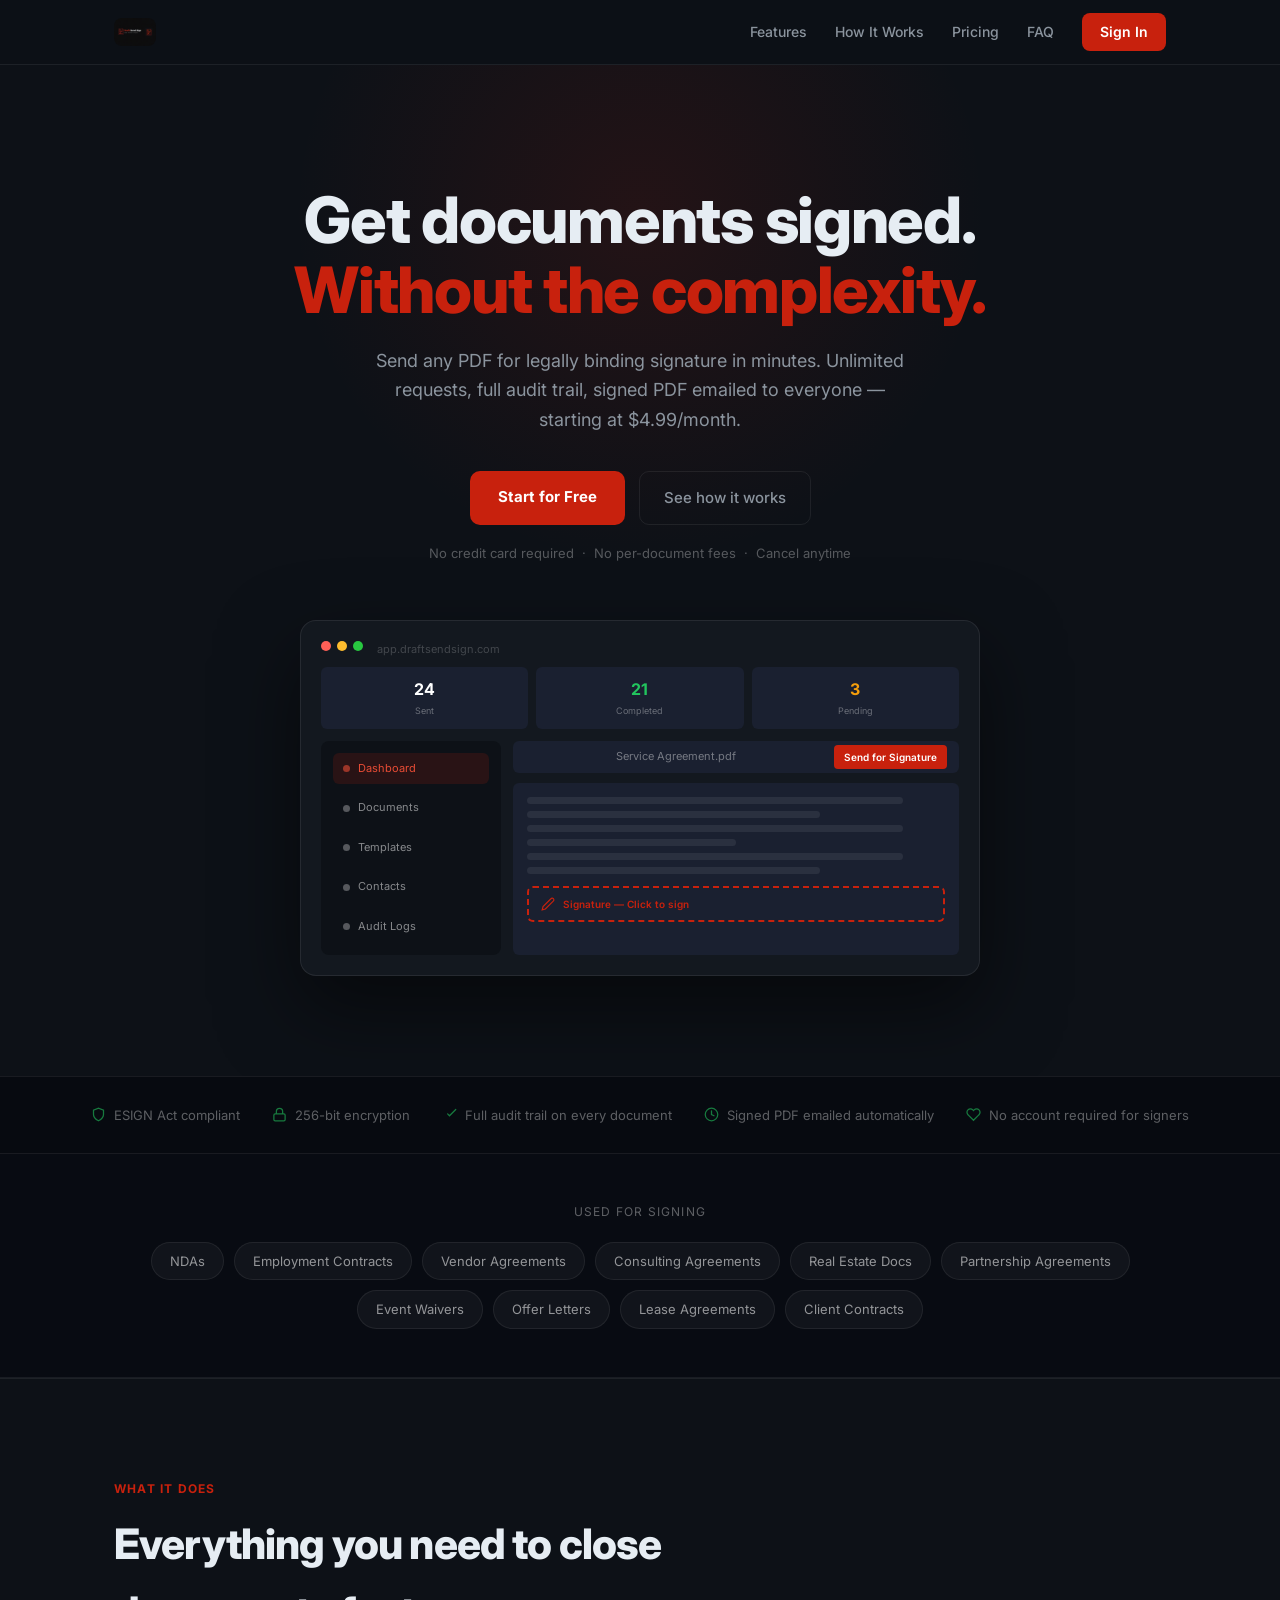
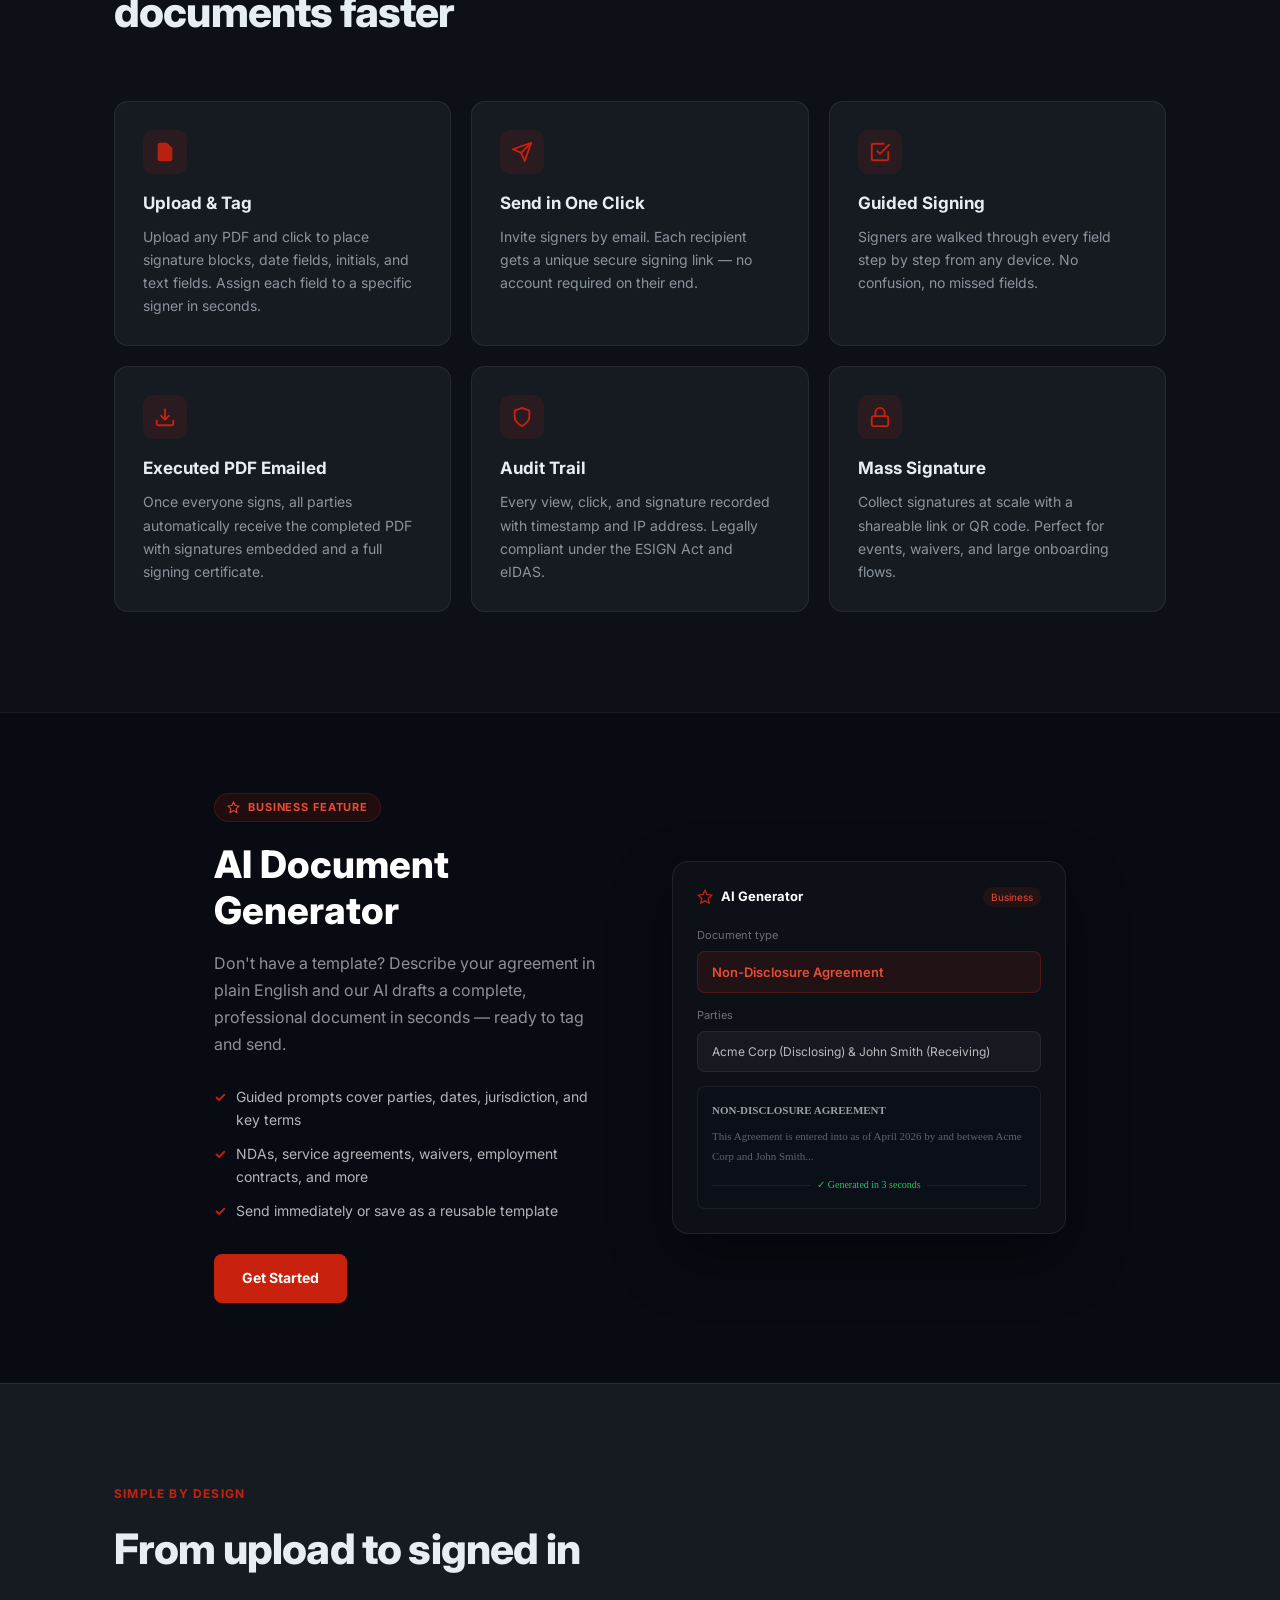
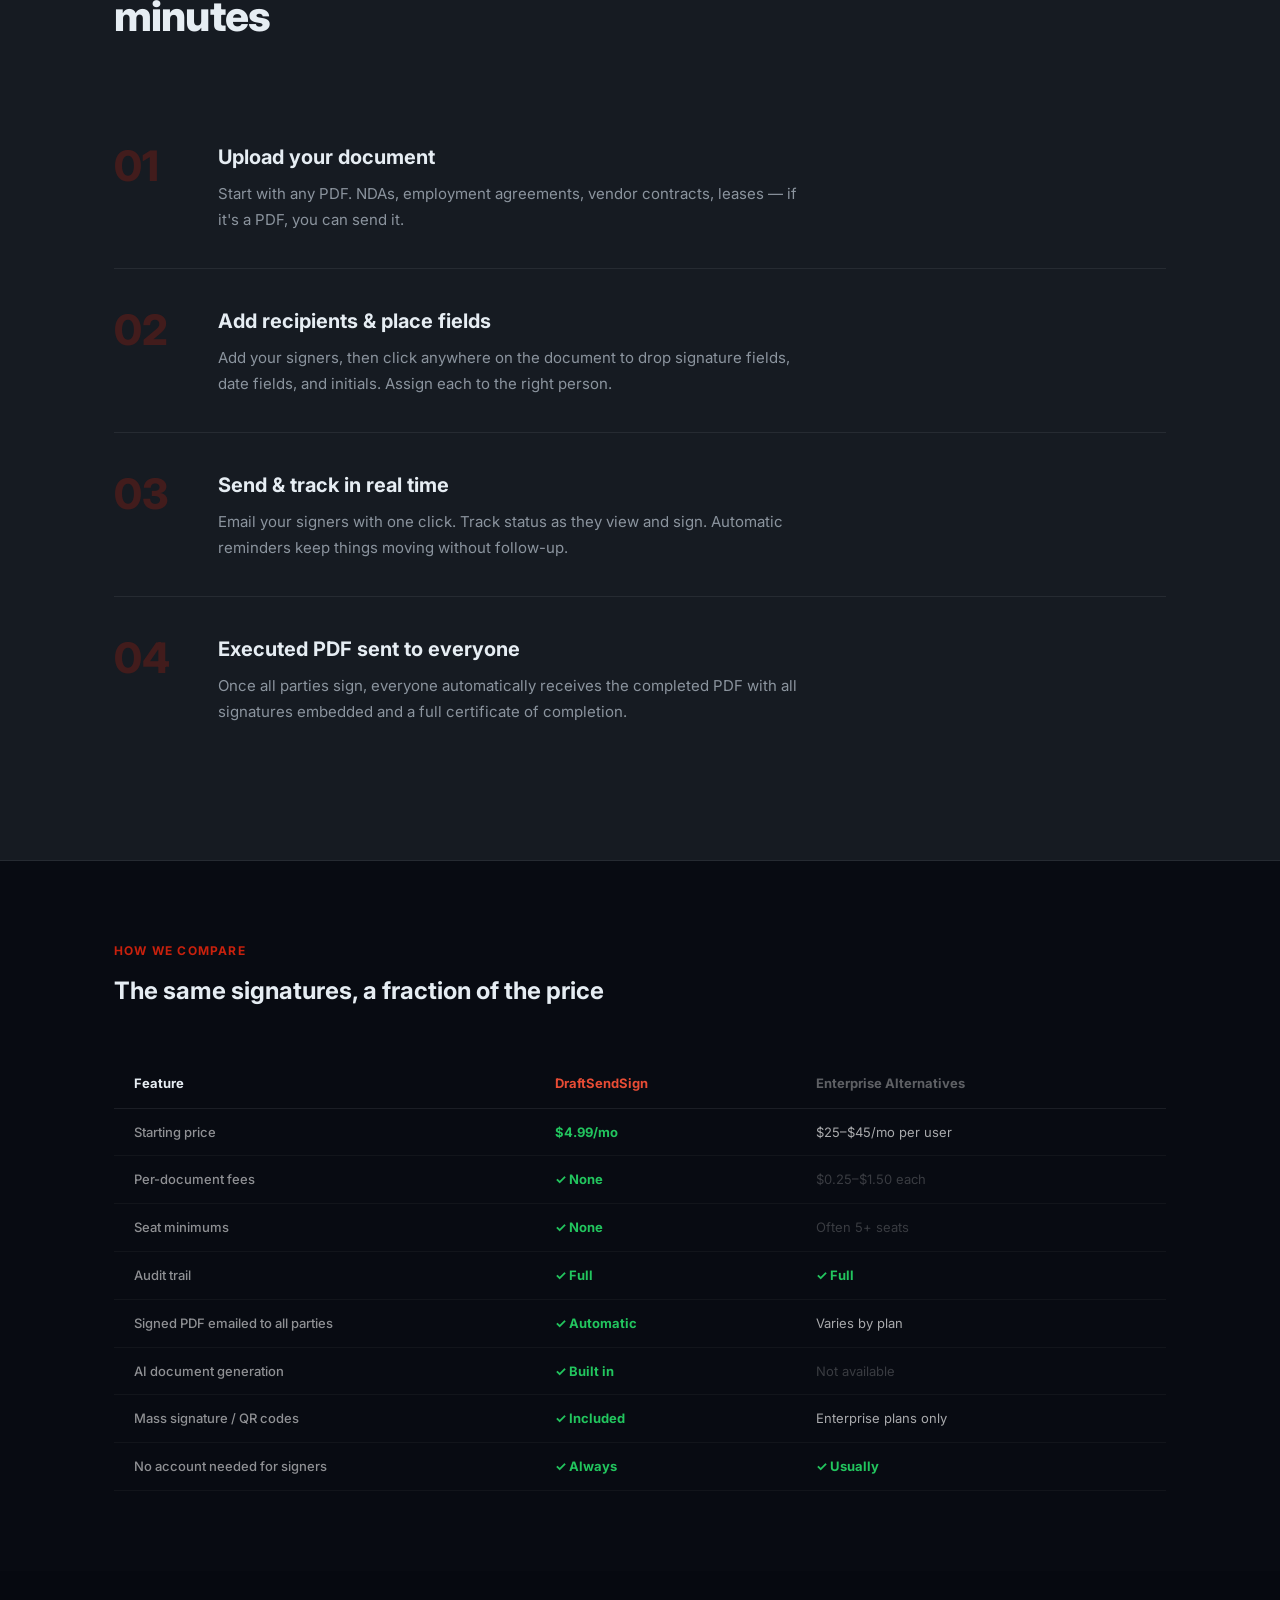
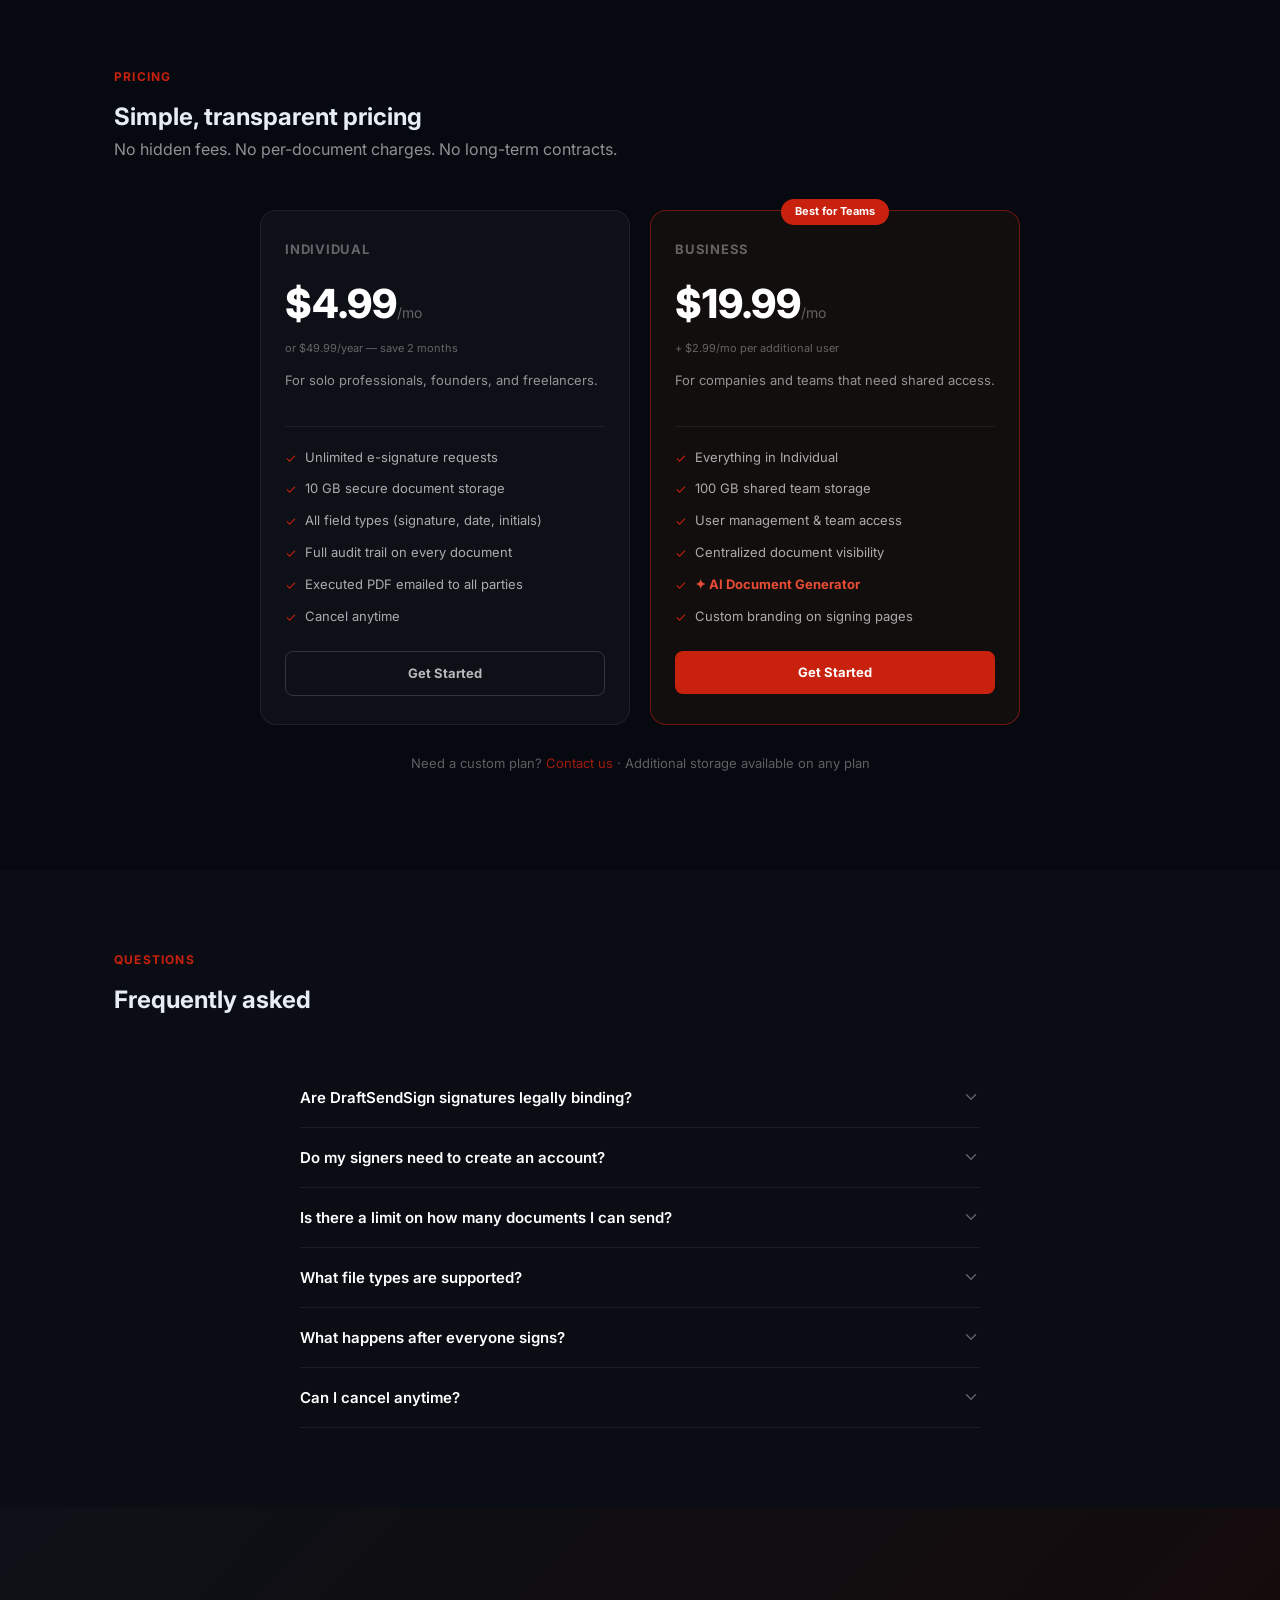
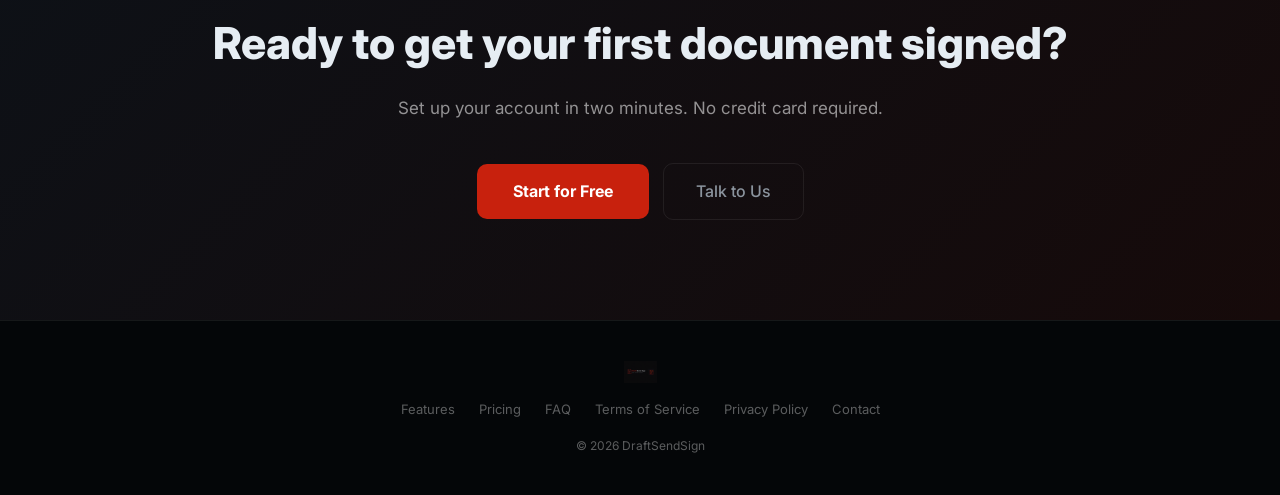
==== index.html @ 7291212f "Add legal HTML pages, fix footer links, update privacy policy section 7 to reflect no-cookie policy" ====
<!DOCTYPE html>
<html lang="en">
<head>
  <meta charset="UTF-8">
  <meta name="viewport" content="width=device-width, initial-scale=1">
  <title>DraftSendSign — eSignature Software for Small Teams</title>
  <meta name="description" content="Send documents for legally binding signature in minutes. No per-document fees, no seat minimums. Unlimited e-signatures from $4.99/month.">
  <meta name="keywords" content="electronic signature, esignature, document signing, e-sign, digital signature, small business">
  <meta property="og:title" content="DraftSendSign — eSignatures Built for Small Teams">
  <meta property="og:description" content="Send, sign, and manage legally binding documents in minutes. No per-document fees. No seat minimums.">
  <meta property="og:url" content="https://draftsendsign.com">
  <meta property="og:type" content="website">
  <meta name="twitter:card" content="summary_large_image">
  <link rel="canonical" href="https://draftsendsign.com">
  <link href="https://fonts.googleapis.com/css2?family=Cabinet+Grotesk:wght@400;500;600;700;800&family=Inter:wght@400;500;600&display=swap" rel="stylesheet">
  <link rel="stylesheet" href="styles.css">
  <style>
    /* ── Design tokens ── */
    :root {
      --red: #c8210d;
      --red-light: #e84c35;
      --red-dim: rgba(200,33,13,.12);
      --red-border: rgba(200,33,13,.25);
      --navy: #0d1117;
      --bg: #060910;
      --bg2: #080b12;
      --bg3: #0a0d14;
      --surface: rgba(255,255,255,.04);
      --border: rgba(255,255,255,.07);
      --text: rgba(255,255,255,.9);
      --text-muted: rgba(255,255,255,.55);
      --text-faint: rgba(255,255,255,.35);
    }

    /* ── App mockup ── */
    .hero-visual { margin-top:56px;display:flex;justify-content:center; }
    .app-mockup { background:#13181f;border:1px solid rgba(255,255,255,.08);border-radius:16px;padding:20px;width:100%;max-width:680px;box-shadow:0 32px 80px rgba(0,0,0,.5); }
    .mockup-bar { display:flex;align-items:center;gap:6px;margin-bottom:16px; }
    .mockup-bar span { width:10px;height:10px;border-radius:50%; }
    .mockup-bar .r{background:#ff5f57}.mockup-bar .y{background:#febc2e}.mockup-bar .g{background:#28c840}
    .mockup-body { display:grid;grid-template-columns:180px 1fr;gap:12px; }
    .mockup-sidebar { background:var(--navy);border-radius:8px;padding:12px;display:flex;flex-direction:column;gap:8px; }
    .mockup-nav-item { display:flex;align-items:center;gap:8px;padding:7px 10px;border-radius:6px;font-size:11px;color:rgba(255,255,255,.5); }
    .mockup-nav-item.active { background:rgba(200,33,13,.15);color:var(--red-light); }
    .mockup-nav-dot { width:7px;height:7px;border-radius:50%;background:currentColor;opacity:.6; }
    .mockup-main { display:flex;flex-direction:column;gap:10px; }
    .mockup-topbar { background:#1a2030;border-radius:6px;height:32px;display:flex;align-items:center;padding:0 12px;gap:8px; }
    .mockup-topbar-text { font-size:11px;color:rgba(255,255,255,.4);flex:1; }
    .mockup-btn { background:var(--red);color:#fff;font-size:10px;font-weight:600;padding:4px 10px;border-radius:4px;white-space:nowrap; }
    .mockup-doc { background:#1a2030;border-radius:6px;padding:14px;flex:1; }
    .mockup-doc-line { height:7px;background:rgba(255,255,255,.07);border-radius:4px;margin-bottom:7px; }
    .mockup-doc-line.wide{width:90%}.mockup-doc-line.med{width:70%}.mockup-doc-line.short{width:50%}
    .mockup-sig-field { margin-top:12px;border:2px dashed var(--red);border-radius:6px;padding:8px 12px;display:flex;align-items:center;gap:8px; }
    .mockup-sig-label { font-size:10px;color:var(--red);font-weight:600; }
    .mockup-stats { display:grid;grid-template-columns:repeat(3,1fr);gap:8px; }
    .mockup-stat { background:#1a2030;border-radius:6px;padding:10px;text-align:center; }
    .mockup-stat-val { font-size:16px;font-weight:700;color:#fff; }
    .mockup-stat-label { font-size:9px;color:rgba(255,255,255,.35);margin-top:2px; }

    /* ── Trust bar ── */
    .trust-bar { padding:28px 0;background:#070a10;border-top:1px solid var(--border);border-bottom:1px solid var(--border); }
    .trust-bar-inner { display:flex;align-items:center;justify-content:center;flex-wrap:wrap;gap:32px; }
    .trust-item { display:flex;align-items:center;gap:8px;font-size:13px;color:var(--text-faint);white-space:nowrap; }
    .trust-item svg { flex-shrink:0;opacity:.6; }

    /* ── Use cases ── */
    .use-cases-bar { padding:48px 0;background:var(--bg2);border-bottom:1px solid var(--border); }
    .use-cases-label { font-size:12px;letter-spacing:.1em;text-transform:uppercase;color:var(--text-faint);text-align:center;margin-bottom:20px; }
    .use-cases { display:flex;flex-wrap:wrap;justify-content:center;gap:10px; }
    .use-case { background:var(--surface);border:1px solid var(--border);border-radius:999px;padding:8px 18px;font-size:13px;color:var(--text-muted);transition:border-color .2s,color .2s;cursor:default; }
    .use-case:hover { border-color:var(--red-border);color:#fff; }

    /* ── Pricing ── */
    .pricing { padding:96px 0;background:var(--bg); }
    .pricing-grid { display:grid;grid-template-columns:repeat(2,1fr);gap:20px;max-width:760px;margin:0 auto; }
    .pricing-card { background:var(--navy);border:1px solid var(--border);border-radius:16px;padding:28px 24px;position:relative;transition:border-color .2s; }
    .pricing-card:hover { border-color:var(--red-border); }
    .pricing-card.featured { border-color:rgba(200,33,13,.5);background:#120e0e; }
    .pricing-popular { position:absolute;top:-12px;left:50%;transform:translateX(-50%);background:var(--red);color:#fff;font-size:11px;font-weight:700;padding:4px 14px;border-radius:999px;white-space:nowrap; }
    .pricing-plan { font-size:13px;font-weight:700;text-transform:uppercase;letter-spacing:.06em;color:var(--text-faint);margin-bottom:12px; }
    .pricing-amount { font-size:40px;font-weight:800;color:#fff; }
    .pricing-period { font-size:14px;color:var(--text-faint); }
    .pricing-note { font-size:11px;color:var(--text-faint);margin-top:4px; }
    .pricing-desc { font-size:13px;color:var(--text-muted);margin:12px 0 20px;min-height:36px; }
    .pricing-divider { border:none;border-top:1px solid var(--border);margin:20px 0; }
    .pricing-features { list-style:none;padding:0;margin:0 0 24px;display:flex;flex-direction:column;gap:10px; }
    .pricing-features li { display:flex;align-items:flex-start;gap:8px;font-size:13px;color:rgba(255,255,255,.65); }
    .pricing-features li .check { color:var(--red);flex-shrink:0;margin-top:1px; }
    .pricing-cta { display:block;text-align:center;padding:11px 0;border-radius:8px;font-size:13px;font-weight:700;text-decoration:none;transition:.2s; }
    .pricing-cta.primary { background:var(--red);color:#fff; }
    .pricing-cta.primary:hover { background:#a61b0b; }
    .pricing-cta.ghost { border:1px solid rgba(255,255,255,.15);color:rgba(255,255,255,.7); }
    .pricing-cta.ghost:hover { border-color:rgba(255,255,255,.3);color:#fff; }

    /* ── FAQ ── */
    .faq { padding:80px 0;background:var(--bg3); }
    .faq-list { max-width:680px;margin:48px auto 0;display:flex;flex-direction:column;gap:0; }
    .faq-item { border-bottom:1px solid var(--border); }
    .faq-q { width:100%;text-align:left;background:none;border:none;color:#fff;font-size:15px;font-weight:600;padding:20px 0;cursor:pointer;display:flex;justify-content:space-between;align-items:center;gap:16px;font-family:inherit; }
    .faq-q:hover { color:var(--red-light); }
    .faq-chevron { flex-shrink:0;transition:transform .25s;color:var(--text-faint); }
    .faq-item.open .faq-chevron { transform:rotate(180deg); }
    .faq-a { font-size:14px;color:var(--text-muted);line-height:1.7;max-height:0;overflow:hidden;transition:max-height .3s ease,padding .3s; }
    .faq-item.open .faq-a { max-height:300px;padding-bottom:20px; }

    /* ── CTA bottom ── */
    .cta-bottom { padding:100px 0;background:linear-gradient(135deg,var(--navy) 0%,#160a0a 100%);text-align:center; }
    .cta-bottom h2 { font-size:clamp(28px,4vw,44px);font-weight:800;margin-bottom:16px; }
    .cta-bottom p { color:var(--text-muted);font-size:17px;line-height:1.7;margin-bottom:40px;max-width:500px;margin-left:auto;margin-right:auto; }
    .cta-buttons { display:flex;align-items:center;justify-content:center;gap:14px;flex-wrap:wrap; }

    /* ── Comparison ── */
    .comparison { padding:80px 0;background:var(--bg2); }
    .comparison-table { width:100%;border-collapse:collapse;margin-top:48px; }
    .comparison-table th { padding:14px 20px;font-size:13px;font-weight:700;text-align:left;border-bottom:1px solid rgba(255,255,255,.08); }
    .comparison-table th.dss { color:var(--red-light); }
    .comparison-table th.other { color:var(--text-faint); }
    .comparison-table td { padding:13px 20px;font-size:13px;color:rgba(255,255,255,.65);border-bottom:1px solid rgba(255,255,255,.04); }
    .comparison-table tr:hover td { background:rgba(255,255,255,.02); }
    .comparison-table td.feature { color:var(--text-muted);font-weight:500; }
    .check-yes { color:#22c55e;font-weight:700; }
    .check-no { color:rgba(255,255,255,.2); }

    /* ── Footer ── */
    .site-footer { background:#040608;padding:40px 0;border-top:1px solid var(--border); }
    .footer-inner { display:flex;align-items:center;justify-content:space-between;flex-wrap:wrap;gap:16px; }
    .footer-links { display:flex;gap:24px; }
    .footer-links a { font-size:13px;color:var(--text-faint);text-decoration:none;transition:color .2s; }
    .footer-links a:hover { color:#fff; }

    /* ── Responsive ── */
    @media(max-width:900px){
      .mockup-body { grid-template-columns:1fr; }
      .mockup-sidebar { display:none; }
      .pricing-grid { grid-template-columns:1fr; }
    }
    @media(max-width:600px){
      .trust-bar-inner { gap:20px; }
      .comparison-table th:nth-child(3),.comparison-table td:nth-child(3) { display:none; }
      .footer-inner { flex-direction:column;align-items:flex-start; }
    }
  </style>
</head>
<body>

<!-- NAV -->
<nav class="nav">
  <div class="nav-inner">
    <a href="/" class="nav-brand">
      <img src="assets/dss-wordmark.jpg" alt="DraftSendSign" class="nav-wordmark" style="height:28px;width:auto;">
    </a>
    <div class="nav-links">
      <a href="#features">Features</a>
      <a href="#how-it-works">How It Works</a>
      <a href="#pricing">Pricing</a>
      <a href="#faq">FAQ</a>
      <a href="https://app.draftsendsign.com" class="btn-nav">Sign In</a>
    </div>
  </div>
</nav>

<!-- HERO -->
<section class="hero">
  <div class="hero-inner" style="max-width:820px;">
    <h1 style="font-size:clamp(36px,5.5vw,64px);line-height:1.1;font-weight:800;margin-bottom:20px;">
      Get documents signed.<br><span class="accent">Without the complexity.</span>
    </h1>
    <p class="hero-sub" style="max-width:540px;margin:0 auto 36px;font-size:18px;line-height:1.65;">
      Send any PDF for legally binding signature in minutes. Unlimited requests, full audit trail, signed PDF emailed to everyone — starting at $4.99/month.
    </p>
    <div class="hero-cta">
      <a href="https://app.draftsendsign.com" class="btn-primary">Start for Free</a>
      <a href="#how-it-works" class="btn-ghost">See how it works</a>
    </div>
    <p style="font-size:13px;color:rgba(255,255,255,.3);margin-top:18px;">No credit card required &nbsp;·&nbsp; No per-document fees &nbsp;·&nbsp; Cancel anytime</p>
  </div>

  <!-- App mockup -->
  <div class="hero-visual">
    <div class="app-mockup">
      <div class="mockup-bar">
        <span class="r"></span><span class="y"></span><span class="g"></span>
        <span style="margin-left:8px;font-size:11px;color:rgba(255,255,255,.2);">app.draftsendsign.com</span>
      </div>
      <div class="mockup-stats" style="margin-bottom:12px;">
        <div class="mockup-stat"><div class="mockup-stat-val">24</div><div class="mockup-stat-label">Sent</div></div>
        <div class="mockup-stat"><div class="mockup-stat-val" style="color:#22c55e;">21</div><div class="mockup-stat-label">Completed</div></div>
        <div class="mockup-stat"><div class="mockup-stat-val" style="color:#f59e0b;">3</div><div class="mockup-stat-label">Pending</div></div>
      </div>
      <div class="mockup-body">
        <div class="mockup-sidebar">
          <div class="mockup-nav-item active"><span class="mockup-nav-dot"></span>Dashboard</div>
          <div class="mockup-nav-item"><span class="mockup-nav-dot"></span>Documents</div>
          <div class="mockup-nav-item"><span class="mockup-nav-dot"></span>Templates</div>
          <div class="mockup-nav-item"><span class="mockup-nav-dot"></span>Contacts</div>
          <div class="mockup-nav-item"><span class="mockup-nav-dot"></span>Audit Logs</div>
        </div>
        <div class="mockup-main">
          <div class="mockup-topbar">
            <span class="mockup-topbar-text">Service Agreement.pdf</span>
            <span class="mockup-btn">Send for Signature</span>
          </div>
          <div class="mockup-doc">
            <div class="mockup-doc-line wide"></div>
            <div class="mockup-doc-line med"></div>
            <div class="mockup-doc-line wide"></div>
            <div class="mockup-doc-line short"></div>
            <div class="mockup-doc-line wide"></div>
            <div class="mockup-doc-line med"></div>
            <div class="mockup-sig-field">
              <svg width="14" height="14" viewBox="0 0 24 24" fill="none"><path d="M17 3a2.85 2.83 0 1 1 4 4L7.5 20.5 2 22l1.5-5.5Z" stroke="#c8210d" stroke-width="2"/></svg>
              <span class="mockup-sig-label">Signature — Click to sign</span>
            </div>
          </div>
        </div>
      </div>
    </div>
  </div>
  <div class="hero-glow"></div>
</section>

<!-- TRUST BAR -->
<div class="trust-bar">
  <div class="trust-bar-inner">
    <div class="trust-item">
      <svg width="15" height="15" viewBox="0 0 24 24" fill="none"><path d="M12 22s8-4 8-10V5l-8-3-8 3v7c0 6 8 10 8 10z" stroke="#22c55e" stroke-width="2"/></svg>
      ESIGN Act compliant
    </div>
    <div class="trust-item">
      <svg width="15" height="15" viewBox="0 0 24 24" fill="none"><rect x="3" y="11" width="18" height="11" rx="2" stroke="#22c55e" stroke-width="2"/><path d="M7 11V7a5 5 0 0 1 10 0v4" stroke="#22c55e" stroke-width="2"/></svg>
      256-bit encryption
    </div>
    <div class="trust-item">
      <svg width="15" height="15" viewBox="0 0 24 24" fill="none"><path d="M9 11l3 3L22 4" stroke="#22c55e" stroke-width="2" stroke-linecap="round"/></svg>
      Full audit trail on every document
    </div>
    <div class="trust-item">
      <svg width="15" height="15" viewBox="0 0 24 24" fill="none"><circle cx="12" cy="12" r="10" stroke="#22c55e" stroke-width="2"/><path d="M12 6v6l4 2" stroke="#22c55e" stroke-width="2" stroke-linecap="round"/></svg>
      Signed PDF emailed automatically
    </div>
    <div class="trust-item">
      <svg width="15" height="15" viewBox="0 0 24 24" fill="none"><path d="M20.84 4.61a5.5 5.5 0 0 0-7.78 0L12 5.67l-1.06-1.06a5.5 5.5 0 0 0-7.78 7.78l1.06 1.06L12 21.23l7.78-7.78 1.06-1.06a5.5 5.5 0 0 0 0-7.78z" stroke="#22c55e" stroke-width="2"/></svg>
      No account required for signers
    </div>
  </div>
</div>

<!-- USE CASES -->
<div class="use-cases-bar">
  <div class="section-inner">
    <p class="use-cases-label">Used for signing</p>
    <div class="use-cases">
      <span class="use-case">NDAs</span>
      <span class="use-case">Employment Contracts</span>
      <span class="use-case">Vendor Agreements</span>
      <span class="use-case">Consulting Agreements</span>
      <span class="use-case">Real Estate Docs</span>
      <span class="use-case">Partnership Agreements</span>
      <span class="use-case">Event Waivers</span>
      <span class="use-case">Offer Letters</span>
      <span class="use-case">Lease Agreements</span>
      <span class="use-case">Client Contracts</span>
    </div>
  </div>
</div>

<!-- FEATURES -->
<section class="features" id="features">
  <div class="section-inner">
    <p class="section-label">What it does</p>
    <h2>Everything you need to close documents faster</h2>
    <div class="features-grid">
      <div class="feature-card">
        <div class="feature-icon">
          <svg width="22" height="22" viewBox="0 0 24 24" fill="none"><path d="M14 2H6a2 2 0 0 0-2 2v16a2 2 0 0 0 2 2h12a2 2 0 0 0 2-2V8l-6-6z" fill="#c8210d" opacity=".9"/><path d="M14 2v6h6" fill="#c8210d" opacity=".5"/></svg>
        </div>
        <h3>Upload & Tag</h3>
        <p>Upload any PDF and click to place signature blocks, date fields, initials, and text fields. Assign each field to a specific signer in seconds.</p>
      </div>
      <div class="feature-card">
        <div class="feature-icon">
          <svg width="22" height="22" viewBox="0 0 24 24" fill="none"><path d="M22 2L11 13" stroke="#c8210d" stroke-width="2" stroke-linecap="round" stroke-linejoin="round"/><path d="M22 2L15 22 11 13 2 9l20-7z" stroke="#c8210d" stroke-width="2" stroke-linecap="round" stroke-linejoin="round"/></svg>
        </div>
        <h3>Send in One Click</h3>
        <p>Invite signers by email. Each recipient gets a unique secure signing link — no account required on their end.</p>
      </div>
      <div class="feature-card">
        <div class="feature-icon">
          <svg width="22" height="22" viewBox="0 0 24 24" fill="none"><path d="M9 11l3 3L22 4" stroke="#c8210d" stroke-width="2" stroke-linecap="round" stroke-linejoin="round"/><path d="M21 12v7a2 2 0 0 1-2 2H5a2 2 0 0 1-2-2V5a2 2 0 0 1 2-2h11" stroke="#c8210d" stroke-width="2" stroke-linecap="round" stroke-linejoin="round"/></svg>
        </div>
        <h3>Guided Signing</h3>
        <p>Signers are walked through every field step by step from any device. No confusion, no missed fields.</p>
      </div>
      <div class="feature-card">
        <div class="feature-icon">
          <svg width="22" height="22" viewBox="0 0 24 24" fill="none"><path d="M21 15v4a2 2 0 0 1-2 2H5a2 2 0 0 1-2-2v-4" stroke="#c8210d" stroke-width="2"/><polyline points="7 10 12 15 17 10" stroke="#c8210d" stroke-width="2"/><line x1="12" y1="15" x2="12" y2="3" stroke="#c8210d" stroke-width="2"/></svg>
        </div>
        <h3>Executed PDF Emailed</h3>
        <p>Once everyone signs, all parties automatically receive the completed PDF with signatures embedded and a full signing certificate.</p>
      </div>
      <div class="feature-card">
        <div class="feature-icon">
          <svg width="22" height="22" viewBox="0 0 24 24" fill="none"><path d="M12 22s8-4 8-10V5l-8-3-8 3v7c0 6 8 10 8 10z" stroke="#c8210d" stroke-width="2" stroke-linecap="round" stroke-linejoin="round"/></svg>
        </div>
        <h3>Audit Trail</h3>
        <p>Every view, click, and signature recorded with timestamp and IP address. Legally compliant under the ESIGN Act and eIDAS.</p>
      </div>
      <div class="feature-card">
        <div class="feature-icon">
          <svg width="22" height="22" viewBox="0 0 24 24" fill="none"><rect x="3" y="11" width="18" height="11" rx="2" stroke="#c8210d" stroke-width="2"/><path d="M7 11V7a5 5 0 0 1 10 0v4" stroke="#c8210d" stroke-width="2" stroke-linecap="round"/></svg>
        </div>
        <h3>Mass Signature</h3>
        <p>Collect signatures at scale with a shareable link or QR code. Perfect for events, waivers, and large onboarding flows.</p>
      </div>
    </div>
  </div>
</section>

<!-- AI FEATURE -->
<section style="padding:80px 0;background:var(--bg2);border-top:1px solid var(--border);">
  <div class="section-inner" style="max-width:900px;">
    <div style="display:grid;grid-template-columns:1fr 1fr;gap:64px;align-items:center;">
      <div>
        <div style="display:inline-flex;align-items:center;gap:8px;background:var(--red-dim);border:1px solid var(--red-border);color:var(--red-light);font-size:11px;font-weight:700;letter-spacing:.08em;text-transform:uppercase;padding:5px 12px;border-radius:999px;margin-bottom:20px;">
          <svg width="13" height="13" viewBox="0 0 24 24" fill="none"><path d="M12 2l3.09 6.26L22 9.27l-5 4.87 1.18 6.88L12 17.77l-6.18 3.25L7 14.14 2 9.27l6.91-1.01L12 2z" stroke="currentColor" stroke-width="2" stroke-linecap="round"/></svg>
          Business Feature
        </div>
        <h2 style="font-size:clamp(26px,3.5vw,38px);font-weight:800;color:#fff;line-height:1.2;margin-bottom:16px;">AI Document Generator</h2>
        <p style="font-size:16px;color:var(--text-muted);line-height:1.7;margin-bottom:28px;">Don't have a template? Describe your agreement in plain English and our AI drafts a complete, professional document in seconds — ready to tag and send.</p>
        <ul style="list-style:none;padding:0;margin:0 0 32px;display:flex;flex-direction:column;gap:12px;">
          <li style="display:flex;align-items:flex-start;gap:10px;font-size:14px;color:rgba(255,255,255,.7);"><span style="color:var(--red);font-weight:700;">✓</span> Guided prompts cover parties, dates, jurisdiction, and key terms</li>
          <li style="display:flex;align-items:flex-start;gap:10px;font-size:14px;color:rgba(255,255,255,.7);"><span style="color:var(--red);font-weight:700;">✓</span> NDAs, service agreements, waivers, employment contracts, and more</li>
          <li style="display:flex;align-items:flex-start;gap:10px;font-size:14px;color:rgba(255,255,255,.7);"><span style="color:var(--red);font-weight:700;">✓</span> Send immediately or save as a reusable template</li>
        </ul>
        <a href="https://app.draftsendsign.com" style="display:inline-block;background:var(--red);color:#fff;font-size:14px;font-weight:700;text-decoration:none;padding:13px 28px;border-radius:8px;">Get Started</a>
      </div>
      <div style="background:var(--navy);border:1px solid rgba(255,255,255,.08);border-radius:16px;padding:24px;box-shadow:0 24px 60px rgba(0,0,0,.4);">
        <div style="display:flex;align-items:center;gap:8px;margin-bottom:20px;">
          <svg width="16" height="16" viewBox="0 0 24 24" fill="none"><path d="M12 2l3.09 6.26L22 9.27l-5 4.87 1.18 6.88L12 17.77l-6.18 3.25L7 14.14 2 9.27l6.91-1.01L12 2z" stroke="#c8210d" stroke-width="2" stroke-linecap="round"/></svg>
          <span style="font-size:13px;font-weight:700;color:#fff;">AI Generator</span>
          <span style="margin-left:auto;font-size:10px;background:var(--red-dim);color:var(--red-light);padding:2px 8px;border-radius:999px;">Business</span>
        </div>
        <div style="margin-bottom:14px;"><div style="font-size:11px;color:rgba(255,255,255,.4);margin-bottom:6px;">Document type</div><div style="background:rgba(200,33,13,.1);border:1px solid rgba(200,33,13,.3);border-radius:8px;padding:10px 14px;font-size:13px;color:var(--red-light);font-weight:600;">Non-Disclosure Agreement</div></div>
        <div style="margin-bottom:14px;"><div style="font-size:11px;color:rgba(255,255,255,.4);margin-bottom:6px;">Parties</div><div style="background:var(--surface);border:1px solid var(--border);border-radius:8px;padding:10px 14px;font-size:12px;color:rgba(255,255,255,.7);">Acme Corp (Disclosing) &amp; John Smith (Receiving)</div></div>
        <div style="background:#0a0f18;border-radius:8px;padding:14px;font-size:11px;color:rgba(255,255,255,.35);line-height:1.8;font-family:Georgia,serif;border:1px solid var(--border);">
          <div style="color:rgba(255,255,255,.6);font-weight:700;margin-bottom:6px;font-family:inherit;">NON-DISCLOSURE AGREEMENT</div>
          This Agreement is entered into as of April 2026 by and between Acme Corp and John Smith...
          <div style="margin-top:10px;display:flex;align-items:center;gap:6px;">
            <div style="height:1px;flex:1;background:rgba(255,255,255,.08);"></div>
            <span style="color:#22c55e;font-size:10px;">✓ Generated in 3 seconds</span>
            <div style="height:1px;flex:1;background:rgba(255,255,255,.08);"></div>
          </div>
        </div>
      </div>
    </div>
  </div>
</section>

<!-- HOW IT WORKS -->
<section class="how" id="how-it-works">
  <div class="section-inner">
    <p class="section-label">Simple by design</p>
    <h2>From upload to signed in minutes</h2>
    <div class="steps">
      <div class="step">
        <div class="step-num">01</div>
        <div class="step-content">
          <h3>Upload your document</h3>
          <p>Start with any PDF. NDAs, employment agreements, vendor contracts, leases — if it's a PDF, you can send it.</p>
        </div>
      </div>
      <div class="step">
        <div class="step-num">02</div>
        <div class="step-content">
          <h3>Add recipients & place fields</h3>
          <p>Add your signers, then click anywhere on the document to drop signature fields, date fields, and initials. Assign each to the right person.</p>
        </div>
      </div>
      <div class="step">
        <div class="step-num">03</div>
        <div class="step-content">
          <h3>Send & track in real time</h3>
          <p>Email your signers with one click. Track status as they view and sign. Automatic reminders keep things moving without follow-up.</p>
        </div>
      </div>
      <div class="step">
        <div class="step-num">04</div>
        <div class="step-content">
          <h3>Executed PDF sent to everyone</h3>
          <p>Once all parties sign, everyone automatically receives the completed PDF with all signatures embedded and a full certificate of completion.</p>
        </div>
      </div>
    </div>
  </div>
</section>

<!-- COMPARISON -->
<section class="comparison">
  <div class="section-inner">
    <p class="section-label">How we compare</p>
    <h2>The same signatures, a fraction of the price</h2>
    <table class="comparison-table">
      <thead>
        <tr>
          <th style="width:40%;">Feature</th>
          <th class="dss">DraftSendSign</th>
          <th class="other">Enterprise Alternatives</th>
        </tr>
      </thead>
      <tbody>
        <tr><td class="feature">Starting price</td><td><strong style="color:#22c55e;">$4.99/mo</strong></td><td>$25–$45/mo per user</td></tr>
        <tr><td class="feature">Per-document fees</td><td><span class="check-yes">✓ None</span></td><td><span class="check-no">$0.25–$1.50 each</span></td></tr>
        <tr><td class="feature">Seat minimums</td><td><span class="check-yes">✓ None</span></td><td><span class="check-no">Often 5+ seats</span></td></tr>
        <tr><td class="feature">Audit trail</td><td><span class="check-yes">✓ Full</span></td><td><span class="check-yes">✓ Full</span></td></tr>
        <tr><td class="feature">Signed PDF emailed to all parties</td><td><span class="check-yes">✓ Automatic</span></td><td>Varies by plan</td></tr>
        <tr><td class="feature">AI document generation</td><td><span class="check-yes">✓ Built in</span></td><td><span class="check-no">Not available</span></td></tr>
        <tr><td class="feature">Mass signature / QR codes</td><td><span class="check-yes">✓ Included</span></td><td>Enterprise plans only</td></tr>
        <tr><td class="feature">No account needed for signers</td><td><span class="check-yes">✓ Always</span></td><td><span class="check-yes">✓ Usually</span></td></tr>
      </tbody>
    </table>
  </div>
</section>

<!-- PRICING -->
<section class="pricing" id="pricing">
  <div class="section-inner">
    <p class="section-label">Pricing</p>
    <h2>Simple, transparent pricing</h2>
    <p style="color:var(--text-muted);margin-bottom:48px;font-size:16px;">No hidden fees. No per-document charges. No long-term contracts.</p>
    <div class="pricing-grid">
      <!-- Individual -->
      <div class="pricing-card">
        <div class="pricing-plan">Individual</div>
        <div><span class="pricing-amount">$4.99</span><span class="pricing-period">/mo</span></div>
        <div class="pricing-note">or $49.99/year — save 2 months</div>
        <div class="pricing-desc">For solo professionals, founders, and freelancers.</div>
        <hr class="pricing-divider">
        <ul class="pricing-features">
          <li><span class="check">✓</span> Unlimited e-signature requests</li>
          <li><span class="check">✓</span> 10 GB secure document storage</li>
          <li><span class="check">✓</span> All field types (signature, date, initials)</li>
          <li><span class="check">✓</span> Full audit trail on every document</li>
          <li><span class="check">✓</span> Executed PDF emailed to all parties</li>
          <li><span class="check">✓</span> Cancel anytime</li>
        </ul>
        <a href="https://app.draftsendsign.com" class="pricing-cta ghost">Get Started</a>
      </div>
      <!-- Business -->
      <div class="pricing-card featured">
        <div class="pricing-popular">Best for Teams</div>
        <div class="pricing-plan">Business</div>
        <div><span class="pricing-amount">$19.99</span><span class="pricing-period">/mo</span></div>
        <div class="pricing-note">+ $2.99/mo per additional user</div>
        <div class="pricing-desc">For companies and teams that need shared access.</div>
        <hr class="pricing-divider">
        <ul class="pricing-features">
          <li><span class="check">✓</span> Everything in Individual</li>
          <li><span class="check">✓</span> 100 GB shared team storage</li>
          <li><span class="check">✓</span> User management & team access</li>
          <li><span class="check">✓</span> Centralized document visibility</li>
          <li><span class="check">✓</span><strong style="color:var(--red-light);"> ✦ AI Document Generator</strong></li>
          <li><span class="check">✓</span> Custom branding on signing pages</li>
        </ul>
        <a href="https://app.draftsendsign.com" class="pricing-cta primary">Get Started</a>
      </div>
    </div>
    <p style="text-align:center;margin-top:28px;font-size:13px;color:var(--text-faint);">
      Need a custom plan? <a href="mailto:help@draftsendsign.com" style="color:rgba(200,33,13,.8);text-decoration:none;">Contact us</a> · Additional storage available on any plan
    </p>
  </div>
</section>

<!-- FAQ -->
<section class="faq" id="faq">
  <div class="section-inner">
    <p class="section-label">Questions</p>
    <h2>Frequently asked</h2>
    <div class="faq-list">
      <div class="faq-item">
        <button class="faq-q">Are DraftSendSign signatures legally binding?<svg class="faq-chevron" width="18" height="18" viewBox="0 0 24 24" fill="none"><path d="M6 9l6 6 6-6" stroke="currentColor" stroke-width="2" stroke-linecap="round"/></svg></button>
        <div class="faq-a">Yes. DraftSendSign captures the signer's intent, IP address, timestamp, and consent — meeting the legal requirements of the ESIGN Act (US), UETA, and eIDAS (EU). Every completed document includes a full audit trail and signing certificate.</div>
      </div>
      <div class="faq-item">
        <button class="faq-q">Do my signers need to create an account?<svg class="faq-chevron" width="18" height="18" viewBox="0 0 24 24" fill="none"><path d="M6 9l6 6 6-6" stroke="currentColor" stroke-width="2" stroke-linecap="round"/></svg></button>
        <div class="faq-a">No. Signers receive a unique secure link by email and can sign directly in their browser — no account, no app, no friction.</div>
      </div>
      <div class="faq-item">
        <button class="faq-q">Is there a limit on how many documents I can send?<svg class="faq-chevron" width="18" height="18" viewBox="0 0 24 24" fill="none"><path d="M6 9l6 6 6-6" stroke="currentColor" stroke-width="2" stroke-linecap="round"/></svg></button>
        <div class="faq-a">No limits — both plans include unlimited e-signature requests. You'll never be charged per document or per signature.</div>
      </div>
      <div class="faq-item">
        <button class="faq-q">What file types are supported?<svg class="faq-chevron" width="18" height="18" viewBox="0 0 24 24" fill="none"><path d="M6 9l6 6 6-6" stroke="currentColor" stroke-width="2" stroke-linecap="round"/></svg></button>
        <div class="faq-a">DraftSendSign works with PDF files. If you have a Word document or other format, simply export it as a PDF first (File → Save As → PDF in Word works perfectly).</div>
      </div>
      <div class="faq-item">
        <button class="faq-q">What happens after everyone signs?<svg class="faq-chevron" width="18" height="18" viewBox="0 0 24 24" fill="none"><path d="M6 9l6 6 6-6" stroke="currentColor" stroke-width="2" stroke-linecap="round"/></svg></button>
        <div class="faq-a">The moment the last person signs, DraftSendSign automatically emails the executed PDF — with all signatures embedded — to every party. No manual steps required.</div>
      </div>
      <div class="faq-item">
        <button class="faq-q">Can I cancel anytime?<svg class="faq-chevron" width="18" height="18" viewBox="0 0 24 24" fill="none"><path d="M6 9l6 6 6-6" stroke="currentColor" stroke-width="2" stroke-linecap="round"/></svg></button>
        <div class="faq-a">Yes. Cancel anytime from your account — no questions asked, no cancellation fees. Your signed documents remain accessible through the end of your billing period.</div>
      </div>
    </div>
  </div>
</section>

<!-- BOTTOM CTA -->
<section class="cta-bottom">
  <div class="section-inner">
    <h2>Ready to get your first document signed?</h2>
    <p>Set up your account in two minutes. No credit card required.</p>
    <div class="cta-buttons">
      <a href="https://app.draftsendsign.com" class="btn-primary" style="font-size:16px;padding:15px 36px;">Start for Free</a>
      <a href="mailto:help@draftsendsign.com" class="btn-ghost" style="font-size:16px;padding:15px 32px;">Talk to Us</a>
    </div>
  </div>
</section>

<!-- FOOTER -->
<footer class="site-footer">
  <div class="section-inner">
    <div class="footer-inner">
      <img src="assets/dss-wordmark.jpg" alt="DraftSendSign" style="height:22px;width:auto;opacity:.7;">
      <div class="footer-links">
        <a href="#features">Features</a>
        <a href="#pricing">Pricing</a>
        <a href="#faq">FAQ</a>
        <a href="/legal/terms.html">Terms of Service</a>
        <a href="/legal/privacy.html">Privacy Policy</a>
        <a href="mailto:help@draftsendsign.com">Contact</a>
      </div>
      <p style="font-size:12px;color:var(--text-faint);margin:0;">© 2026 DraftSendSign</p>
    </div>
  </div>
</footer>

<script>
  // FAQ accordion
  document.querySelectorAll('.faq-q').forEach(btn => {
    btn.addEventListener('click', () => {
      const item = btn.closest('.faq-item');
      const isOpen = item.classList.contains('open');
      document.querySelectorAll('.faq-item').forEach(i => i.classList.remove('open'));
      if (!isOpen) item.classList.add('open');
    });
  });
</script>

</body>
</html>
---- styles.css ----
*, *::before, *::after { box-sizing: border-box; margin: 0; padding: 0; }

:root {
  --navy: #0d1117;
  --navy-2: #161b22;
  --navy-3: #1c2333;
  --red: #c8210d;
  --red-hover: #a61b0b;
  --fg: #e6edf3;
  --fg-muted: #8b949e;
  --border: rgba(255,255,255,0.08);
  --font-head: 'Cabinet Grotesk', 'Inter', sans-serif;
  --font-body: 'Inter', sans-serif;
}

html { scroll-behavior: smooth; }

body {
  background: var(--navy);
  color: var(--fg);
  font-family: var(--font-body);
  line-height: 1.6;
  -webkit-font-smoothing: antialiased;
}

/* NAV */
.nav {
  position: sticky;
  top: 0;
  z-index: 100;
  background: rgba(13,17,23,0.85);
  backdrop-filter: blur(12px);
  border-bottom: 1px solid var(--border);
}
.nav-inner {
  max-width: 1100px;
  margin: 0 auto;
  padding: 0 24px;
  height: 64px;
  display: flex;
  align-items: center;
  justify-content: space-between;
}
.nav-brand { display: flex; align-items: center; text-decoration: none; }
.nav-wordmark { height: 36px; width: 36px; object-fit: cover; border-radius: 8px; }
.nav-links { display: flex; align-items: center; gap: 28px; }
.nav-links a {
  color: var(--fg-muted);
  text-decoration: none;
  font-size: 14px;
  font-weight: 500;
  transition: color 0.2s;
}
.nav-links a:hover { color: var(--fg); }
.btn-nav {
  background: var(--red) !important;
  color: #fff !important;
  padding: 8px 18px !important;
  border-radius: 8px !important;
  font-weight: 600 !important;
  font-size: 14px !important;
  transition: background 0.2s !important;
}
.btn-nav:hover { background: var(--red-hover) !important; }

/* HERO */
.hero {
  position: relative;
  overflow: hidden;
  padding: 120px 24px 100px;
  text-align: center;
}
.hero-inner {
  position: relative;
  z-index: 2;
  max-width: 760px;
  margin: 0 auto;
}
.hero-badge {
  display: inline-block;
  background: rgba(200,33,13,0.15);
  border: 1px solid rgba(200,33,13,0.4);
  color: #f87171;
  font-size: 12px;
  font-weight: 600;
  letter-spacing: 0.06em;
  text-transform: uppercase;
  padding: 5px 14px;
  border-radius: 999px;
  margin-bottom: 28px;
}
.hero h1 {
  font-family: var(--font-head);
  font-size: clamp(42px, 7vw, 72px);
  font-weight: 800;
  line-height: 1.1;
  letter-spacing: -0.02em;
  color: var(--fg);
  margin-bottom: 24px;
}
.accent { color: var(--red); }
.hero-sub {
  font-size: 18px;
  color: var(--fg-muted);
  max-width: 540px;
  margin: 0 auto 40px;
  line-height: 1.7;
}
.hero-cta { display: flex; gap: 14px; justify-content: center; flex-wrap: wrap; }
.btn-primary {
  background: var(--red);
  color: #fff;
  padding: 14px 28px;
  border-radius: 10px;
  font-weight: 700;
  font-size: 15px;
  text-decoration: none;
  transition: background 0.2s, transform 0.15s;
  display: inline-block;
}
.btn-primary:hover { background: var(--red-hover); transform: translateY(-1px); }
.btn-ghost {
  background: transparent;
  color: var(--fg-muted);
  padding: 14px 24px;
  border-radius: 10px;
  font-weight: 500;
  font-size: 15px;
  text-decoration: none;
  border: 1px solid var(--border);
  transition: color 0.2s, border-color 0.2s;
  display: inline-block;
}
.btn-ghost:hover { color: var(--fg); border-color: rgba(255,255,255,0.2); }
.hero-glow {
  position: absolute;
  top: -200px;
  left: 50%;
  transform: translateX(-50%);
  width: 700px;
  height: 700px;
  background: radial-gradient(circle, rgba(200,33,13,0.12) 0%, transparent 70%);
  z-index: 1;
  pointer-events: none;
}

/* SECTIONS */
.section-inner {
  max-width: 1100px;
  margin: 0 auto;
  padding: 0 24px;
}
.section-label {
  font-size: 12px;
  font-weight: 700;
  letter-spacing: 0.1em;
  text-transform: uppercase;
  color: var(--red);
  margin-bottom: 12px;
}
.features h2, .how h2 {
  font-family: var(--font-head);
  font-size: clamp(28px, 4vw, 42px);
  font-weight: 800;
  letter-spacing: -0.02em;
  margin-bottom: 56px;
  max-width: 560px;
}

/* FEATURES */
.features {
  padding: 100px 0;
  border-top: 1px solid var(--border);
}
.features-grid {
  display: grid;
  grid-template-columns: repeat(auto-fill, minmax(300px, 1fr));
  gap: 20px;
}
.feature-card {
  background: var(--navy-2);
  border: 1px solid var(--border);
  border-radius: 14px;
  padding: 28px;
  transition: border-color 0.2s, transform 0.2s;
}
.feature-card:hover {
  border-color: rgba(200,33,13,0.35);
  transform: translateY(-2px);
}
.feature-icon {
  width: 44px;
  height: 44px;
  background: rgba(200,33,13,0.1);
  border-radius: 10px;
  display: flex;
  align-items: center;
  justify-content: center;
  margin-bottom: 16px;
}
.feature-card h3 {
  font-family: var(--font-head);
  font-size: 17px;
  font-weight: 700;
  margin-bottom: 8px;
  color: var(--fg);
}
.feature-card p {
  font-size: 14px;
  color: var(--fg-muted);
  line-height: 1.65;
}

/* HOW IT WORKS */
.how {
  padding: 100px 0;
  background: var(--navy-2);
  border-top: 1px solid var(--border);
  border-bottom: 1px solid var(--border);
}
.steps { display: flex; flex-direction: column; gap: 0; }
.step {
  display: flex;
  gap: 40px;
  align-items: flex-start;
  padding: 36px 0;
  border-bottom: 1px solid var(--border);
}
.step:last-child { border-bottom: none; }
.step-num {
  font-family: var(--font-head);
  font-size: 42px;
  font-weight: 800;
  color: rgba(200,33,13,0.25);
  min-width: 64px;
  line-height: 1;
  padding-top: 4px;
}
.step-content h3 {
  font-family: var(--font-head);
  font-size: 20px;
  font-weight: 700;
  margin-bottom: 8px;
  color: var(--fg);
}
.step-content p {
  font-size: 15px;
  color: var(--fg-muted);
  max-width: 580px;
  line-height: 1.7;
}

/* WAITLIST */
.waitlist-section {
  padding: 100px 0;
  text-align: center;
  position: relative;
  overflow: hidden;
}
.waitlist-section::before {
  content: '';
  position: absolute;
  inset: 0;
  background: radial-gradient(ellipse at center, rgba(200,33,13,0.07) 0%, transparent 70%);
  pointer-events: none;
}
.waitlist-inner { position: relative; z-index: 2; }
.waitlist-section h2 {
  font-family: var(--font-head);
  font-size: clamp(28px, 4vw, 42px);
  font-weight: 800;
  letter-spacing: -0.02em;
  margin-bottom: 16px;
}
.waitlist-section > div > p {
  font-size: 16px;
  color: var(--fg-muted);
  margin-bottom: 36px;
}
.waitlist-form {
  display: flex;
  gap: 10px;
  justify-content: center;
  flex-wrap: wrap;
  max-width: 480px;
  margin: 0 auto 20px;
}
.waitlist-form input[type="email"] {
  flex: 1;
  min-width: 220px;
  padding: 13px 18px;
  border-radius: 10px;
  border: 1px solid var(--border);
  background: var(--navy-2);
  color: var(--fg);
  font-size: 15px;
  font-family: var(--font-body);
  outline: none;
  transition: border-color 0.2s;
}
.waitlist-form input[type="email"]:focus { border-color: rgba(200,33,13,0.5); }
.waitlist-form input[type="email"]::placeholder { color: var(--fg-muted); }
.waitlist-form button {
  background: var(--red);
  color: #fff;
  border: none;
  padding: 13px 24px;
  border-radius: 10px;
  font-size: 15px;
  font-weight: 700;
  font-family: var(--font-body);
  cursor: pointer;
  transition: background 0.2s;
}
.waitlist-form button:hover { background: var(--red-hover); }
.waitlist-note {
  font-size: 13px;
  color: var(--fg-muted);
  margin-top: 4px !important;
}
.waitlist-note a { color: var(--fg-muted); text-decoration: underline; }
.waitlist-note a:hover { color: var(--fg); }

/* FOOTER */
.footer {
  border-top: 1px solid var(--border);
  padding: 40px 24px;
}
.footer-inner {
  max-width: 1100px;
  margin: 0 auto;
  display: flex;
  flex-direction: column;
  align-items: center;
  gap: 20px;
  text-align: center;
}
.footer-logo { height: 32px; width: 32px; object-fit: cover; border-radius: 6px; opacity: 0.9; }
.footer-links { display: flex; gap: 24px; flex-wrap: wrap; justify-content: center; }
.footer-links a {
  color: var(--fg-muted);
  font-size: 14px;
  text-decoration: none;
  transition: color 0.2s;
}
.footer-links a:hover { color: var(--fg); }
.footer-copy { font-size: 12px; color: var(--fg-muted); }

/* RESPONSIVE */
@media (max-width: 600px) {
  .nav-links a:not(.btn-nav) { display: none; }
  .step { flex-direction: column; gap: 12px; }
  .step-num { font-size: 28px; min-width: auto; }
}
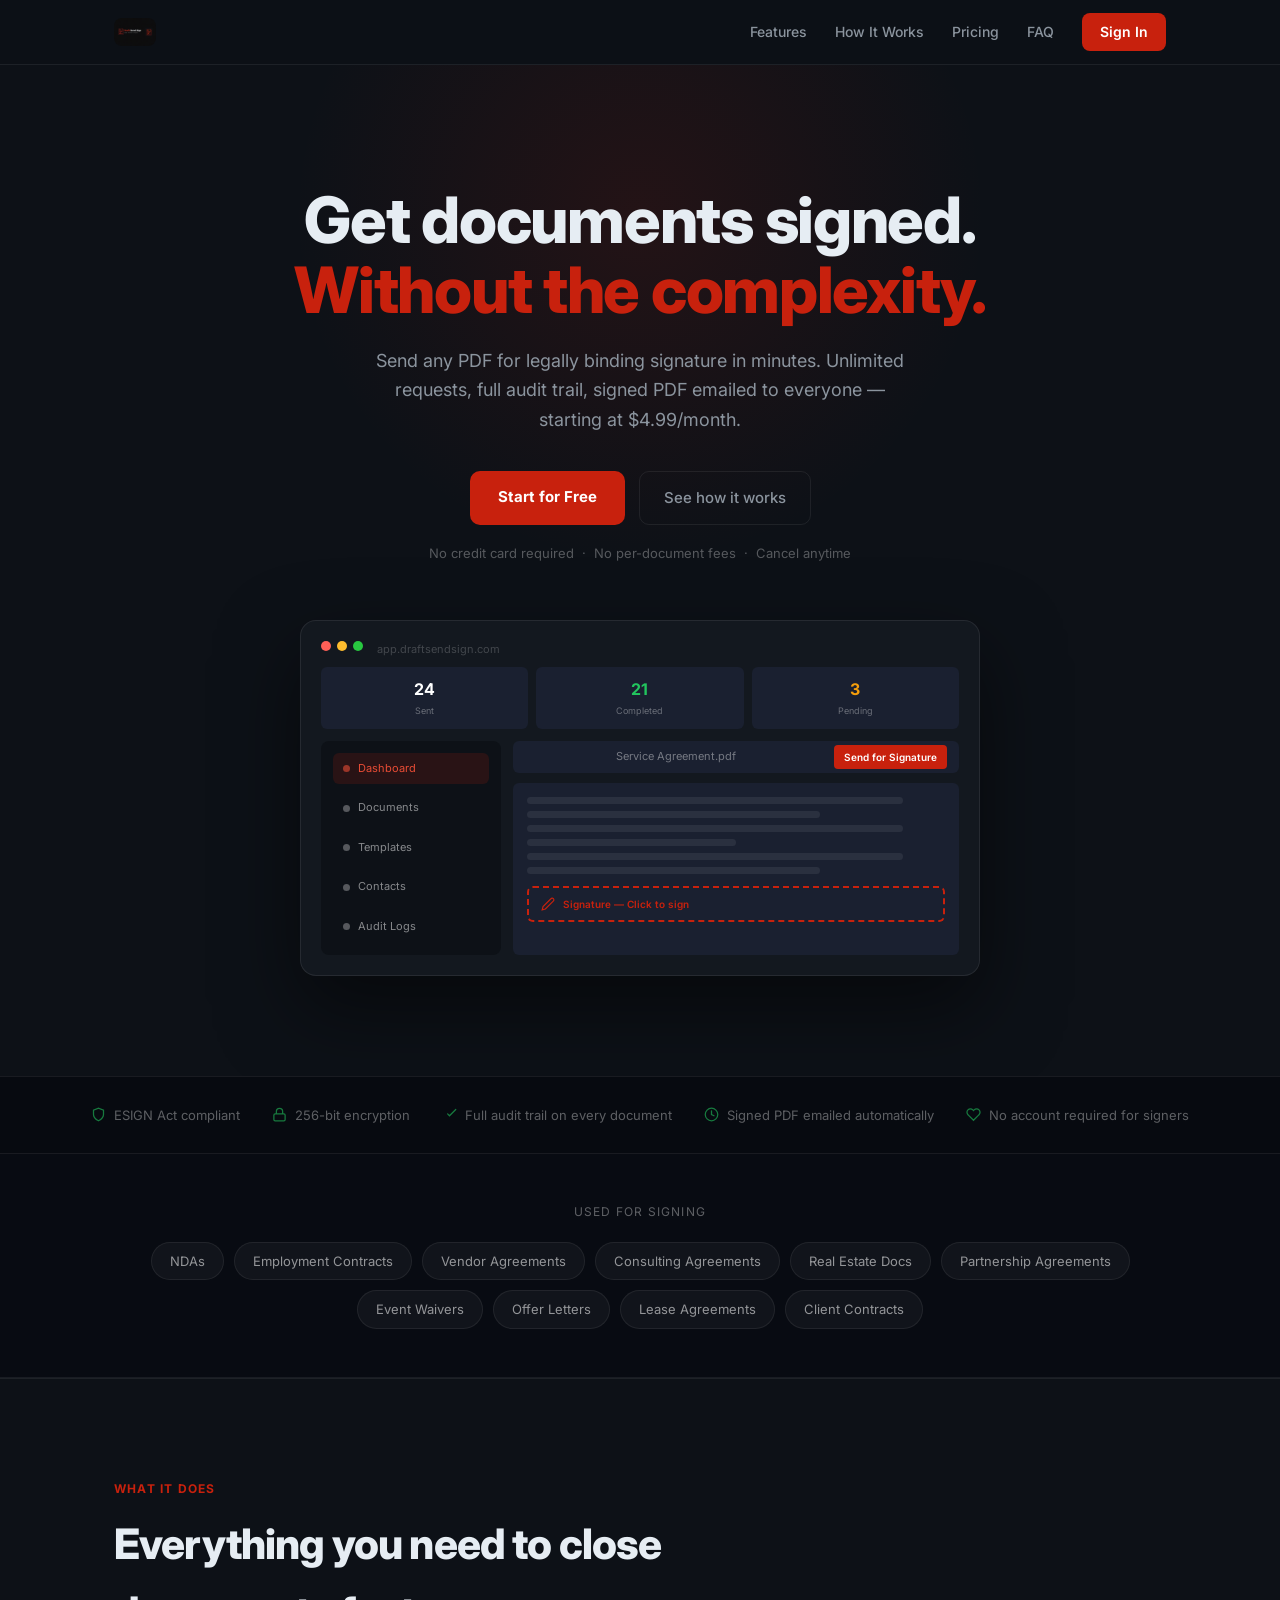
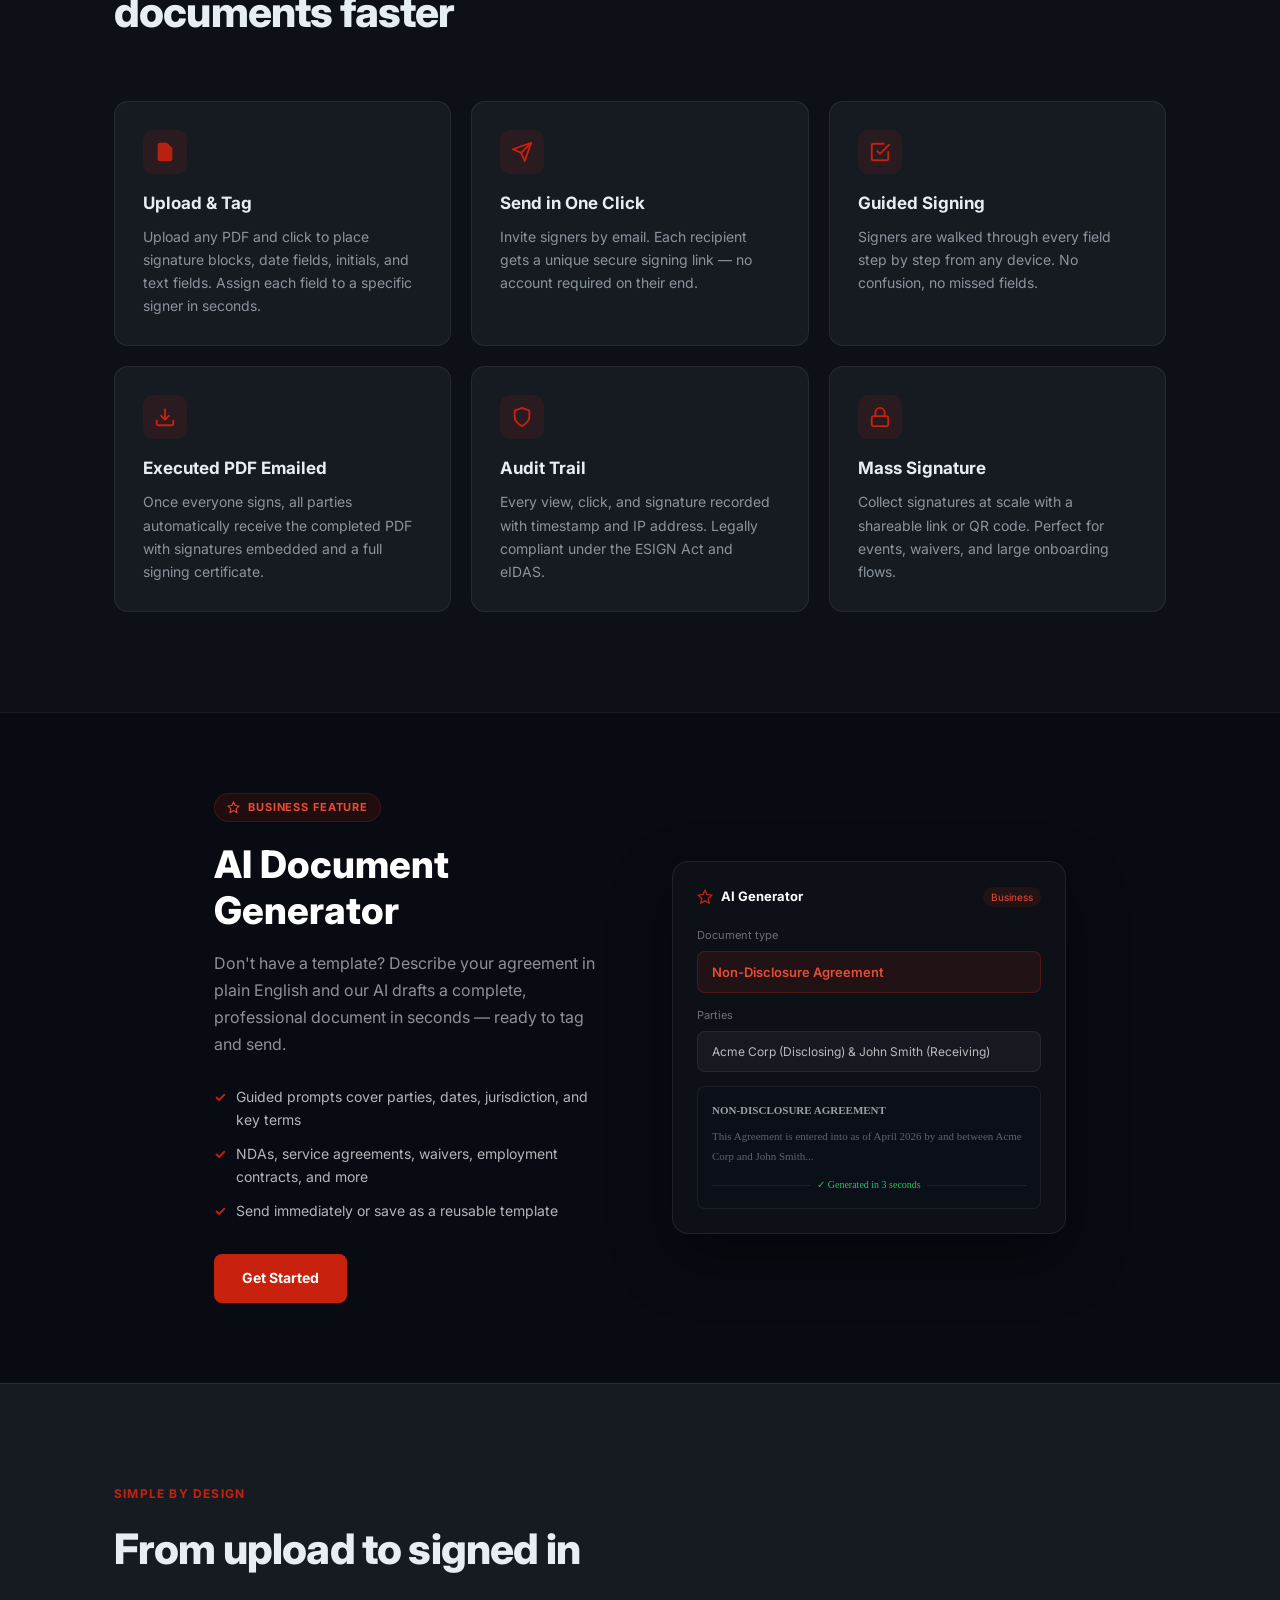
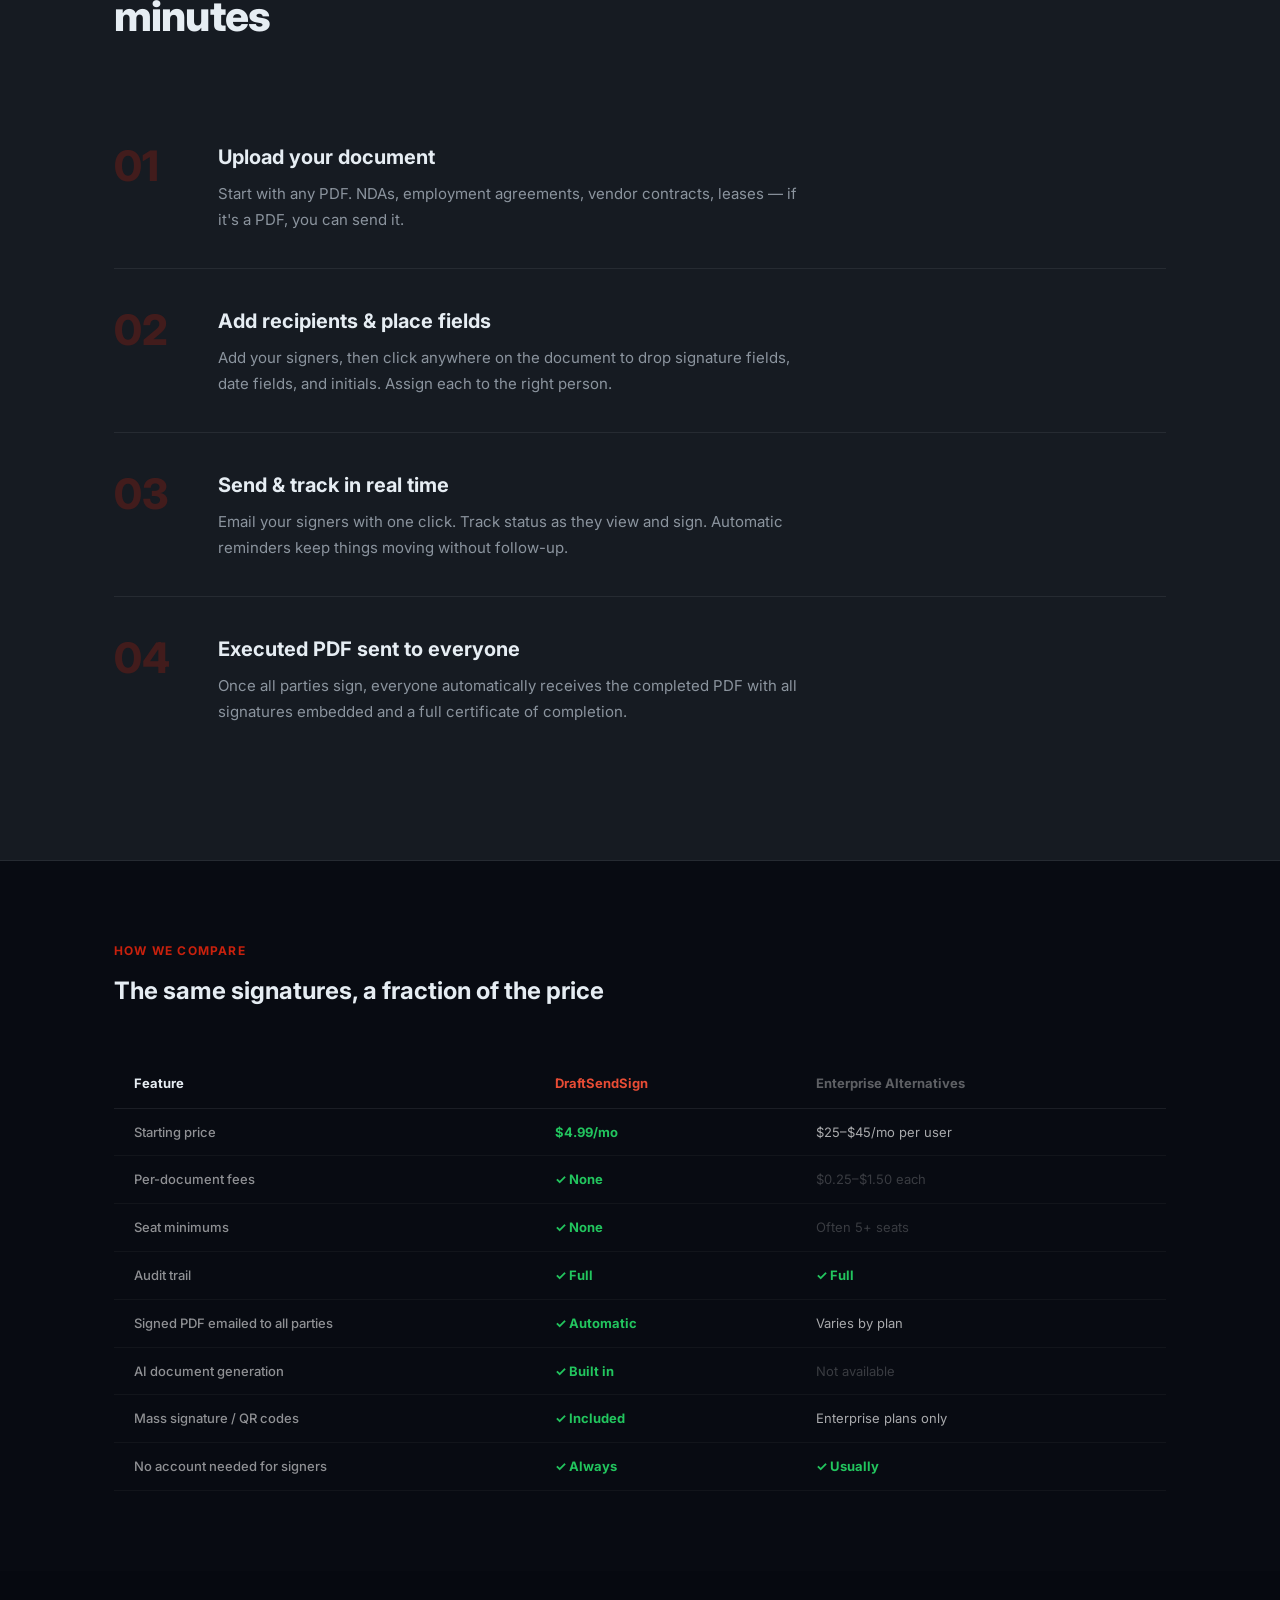
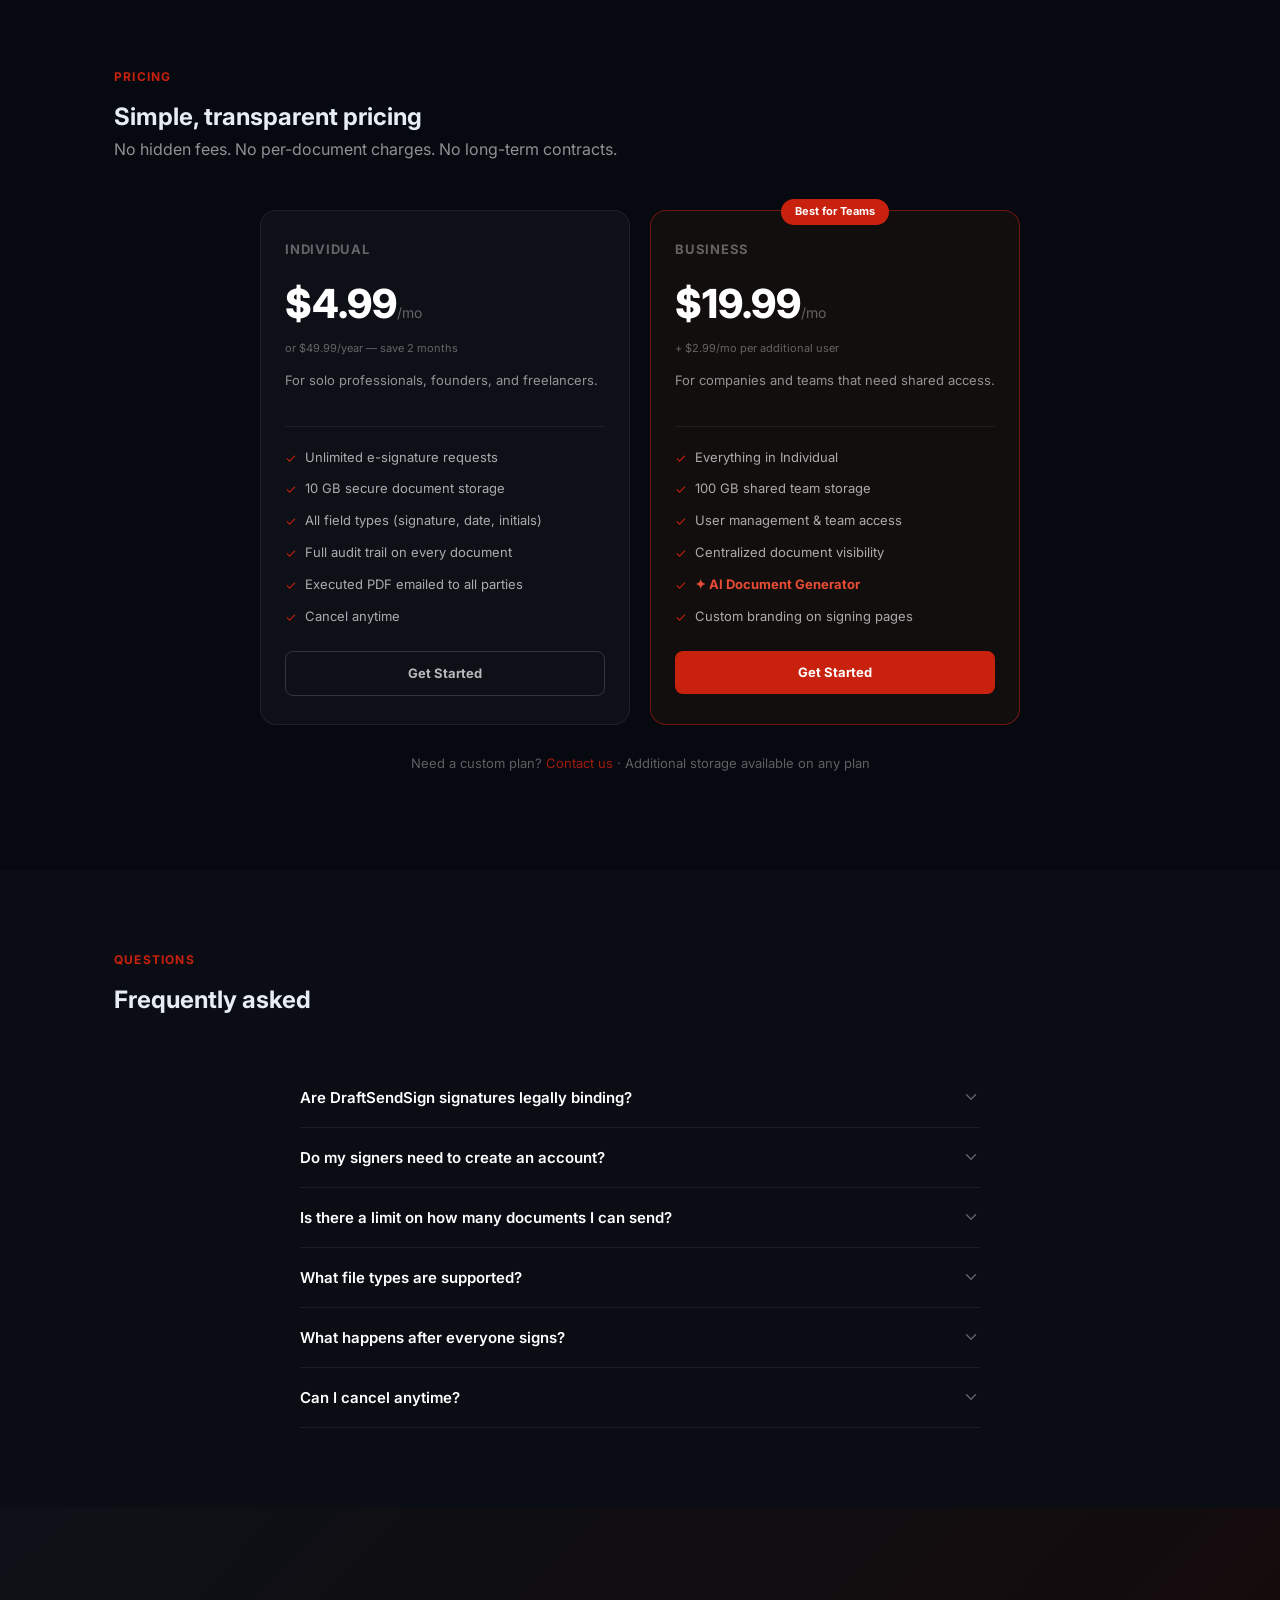
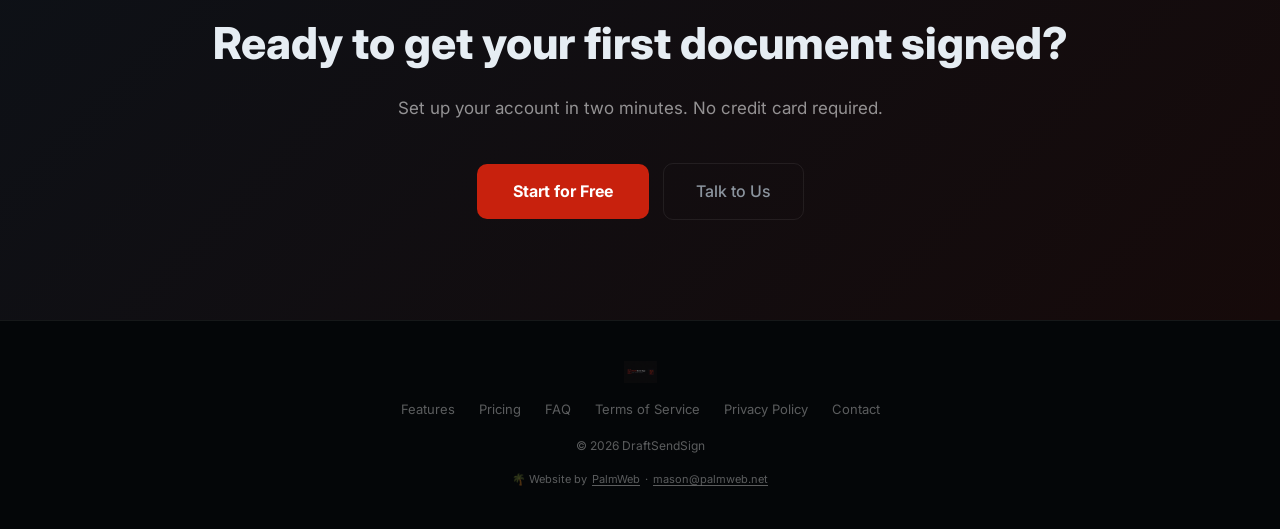
==== commit 6b56fcdc: "Add PalmWeb attribution to marketing site footer" ====
--- a/index.html
+++ b/index.html
@@ -530,6 +530,7 @@
         <a href="mailto:help@draftsendsign.com">Contact</a>
       </div>
       <p style="font-size:12px;color:var(--text-faint);margin:0;">© 2026 DraftSendSign</p>
+      <p style="font-size:11px;color:var(--text-faint);margin:0;display:flex;align-items:center;gap:5px;">🌴 Website by <a href="https://palmweb.net" target="_blank" rel="noopener noreferrer" style="color:rgba(255,255,255,.35);text-decoration:underline;text-underline-offset:2px;">PalmWeb</a> &middot; <a href="mailto:mason@palmweb.net" style="color:rgba(255,255,255,.35);text-decoration:underline;text-underline-offset:2px;">mason@palmweb.net</a></p>
     </div>
   </div>
 </footer>
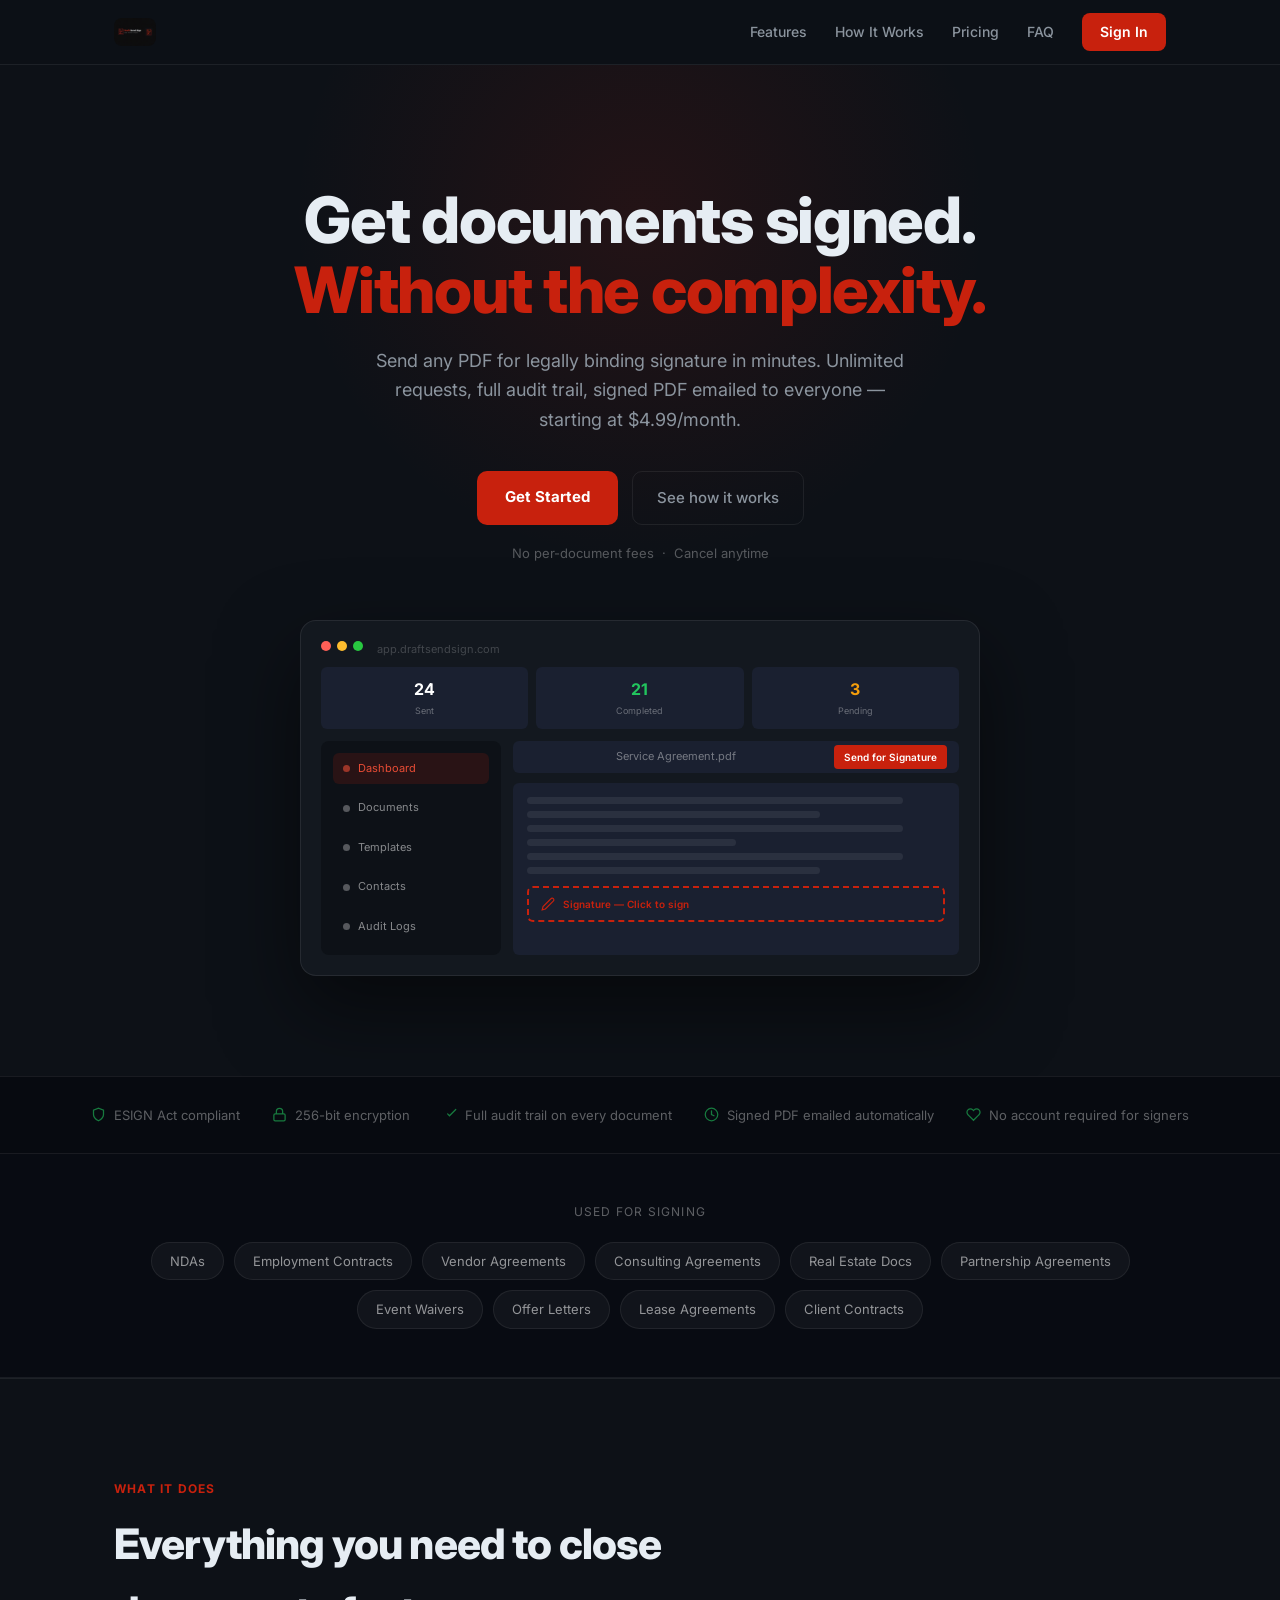
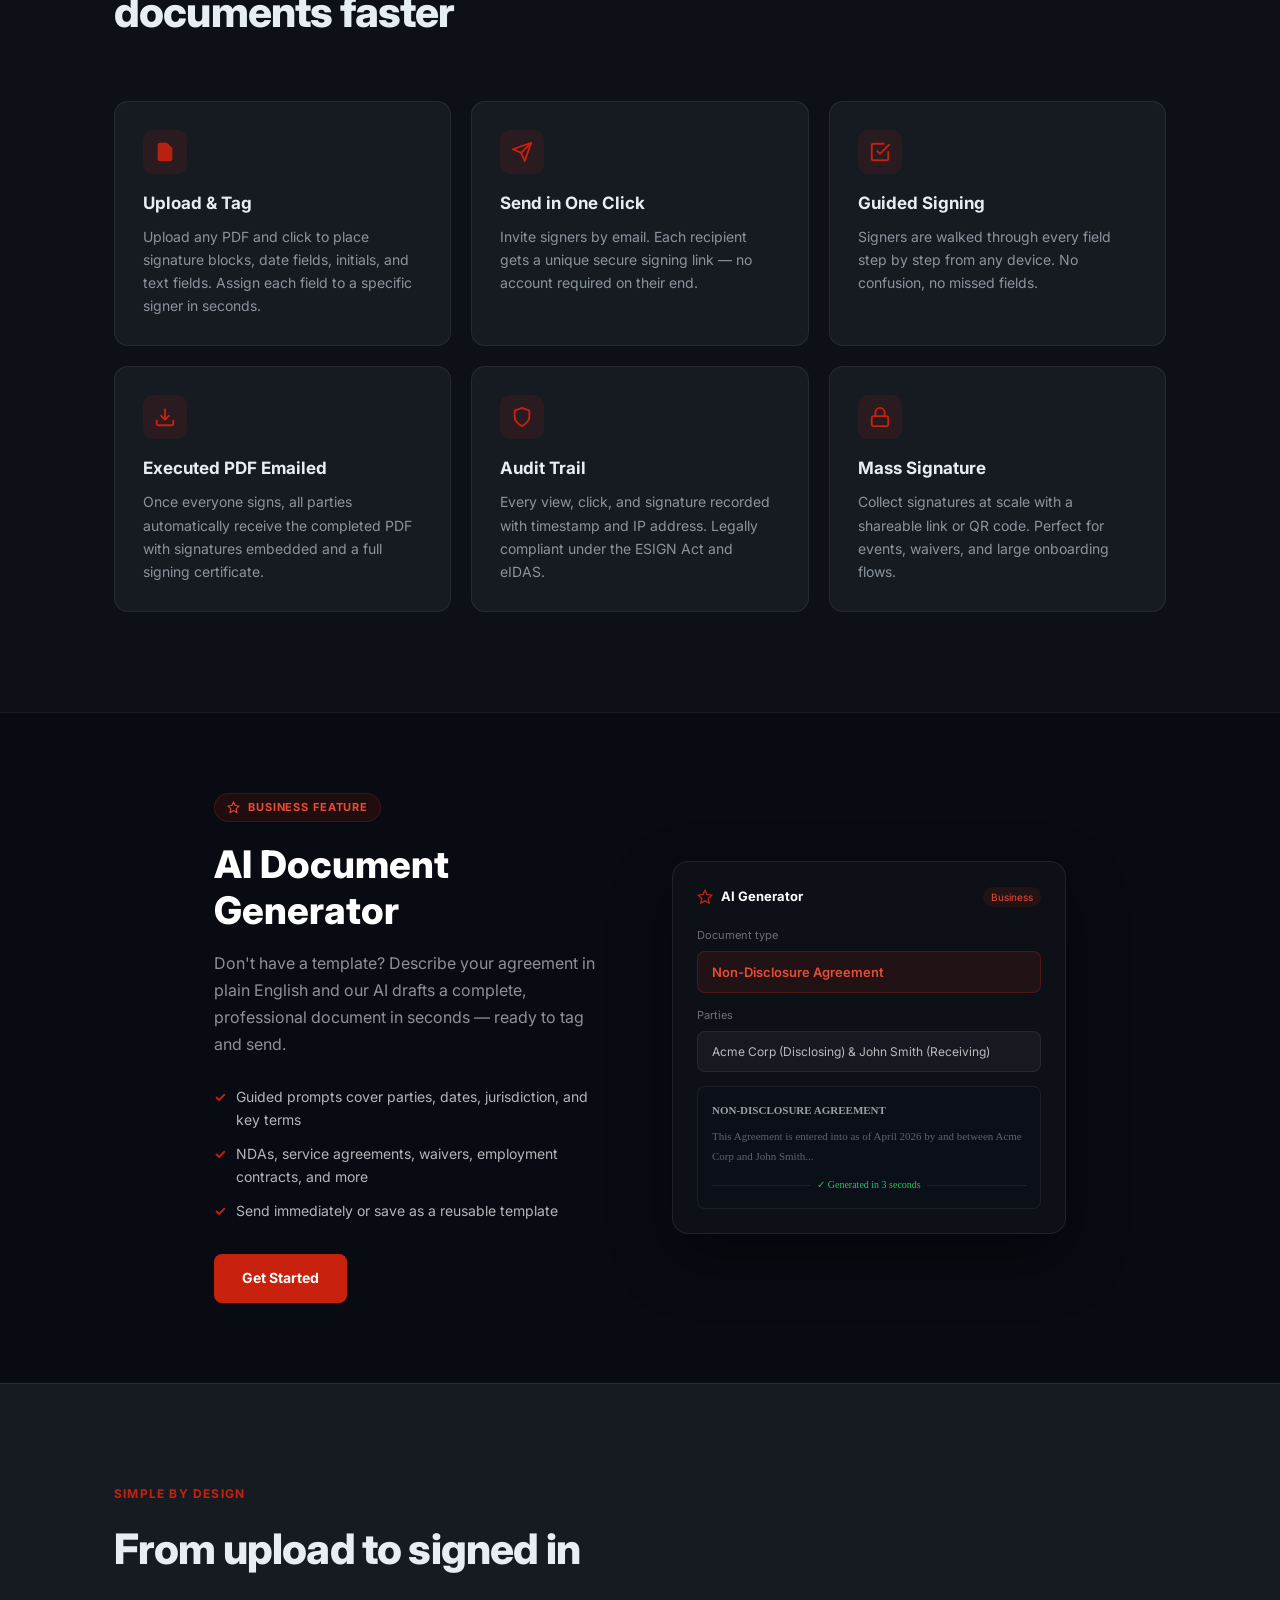
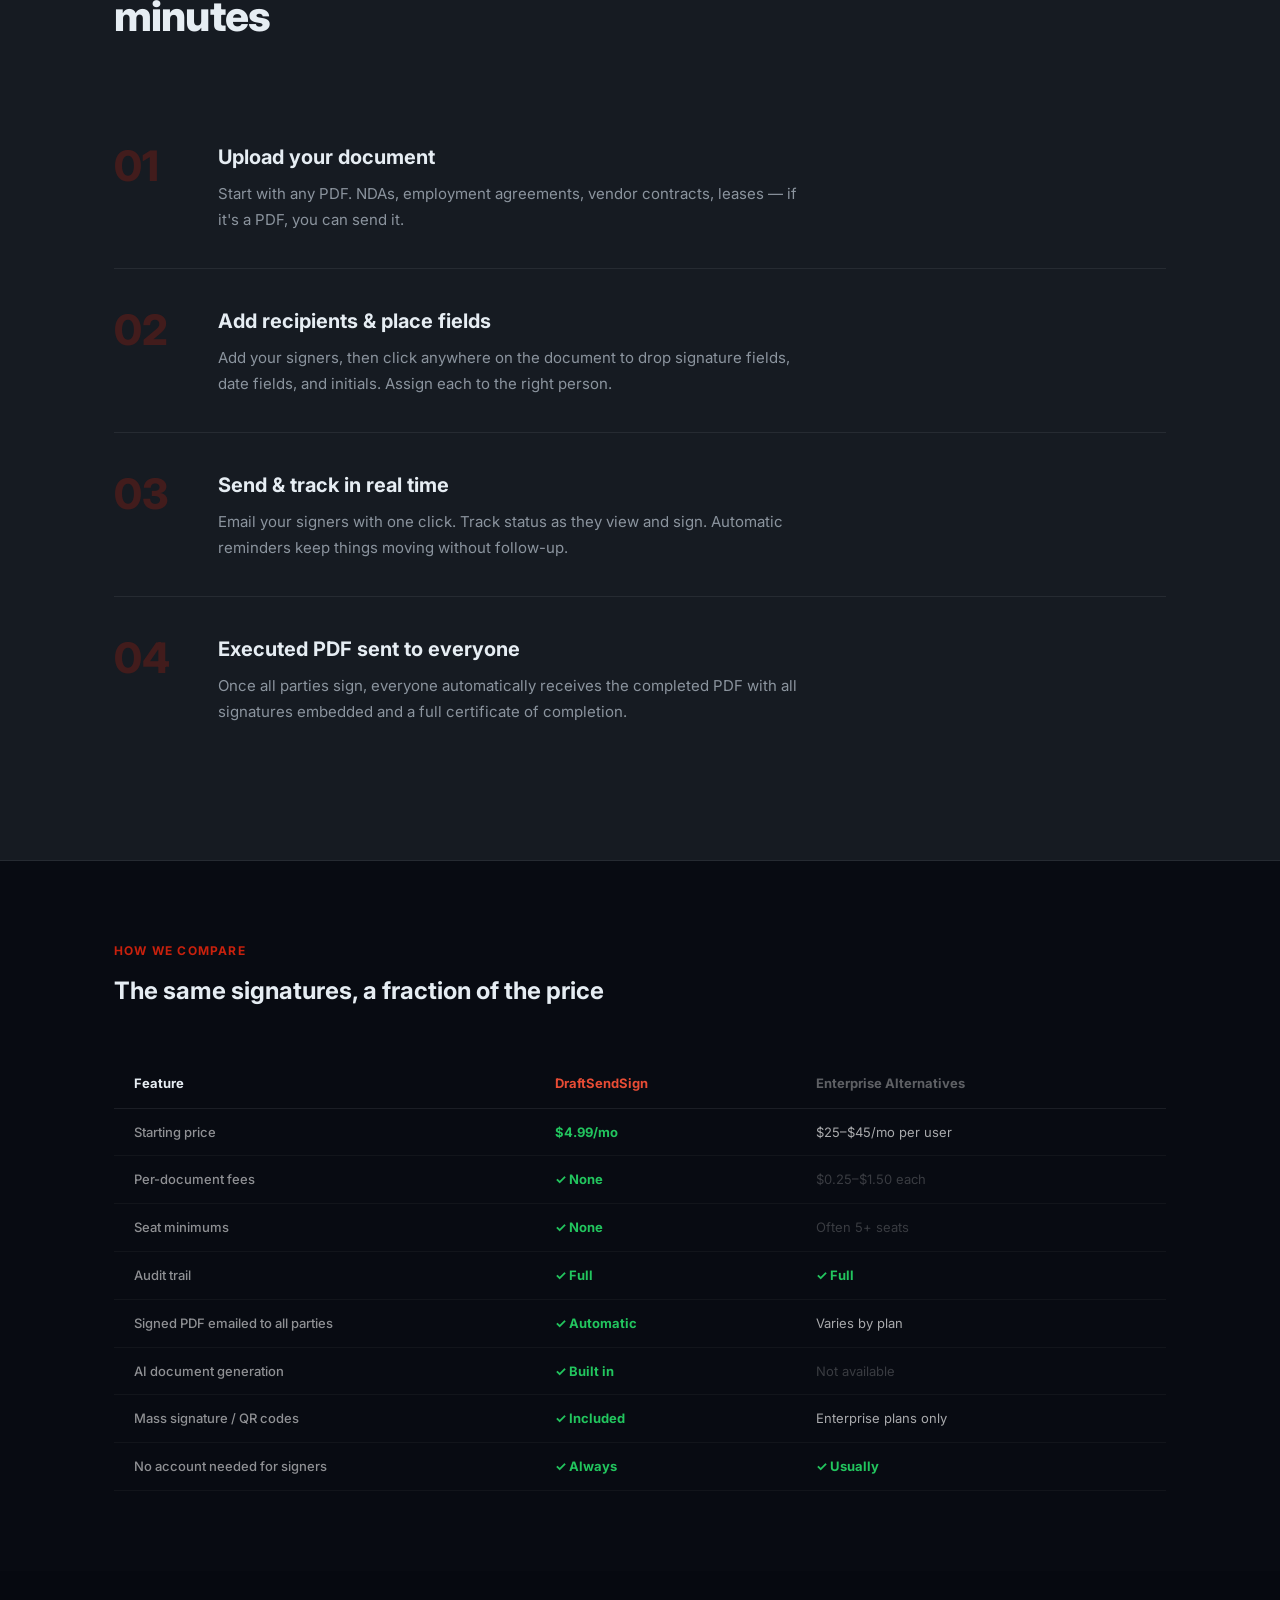
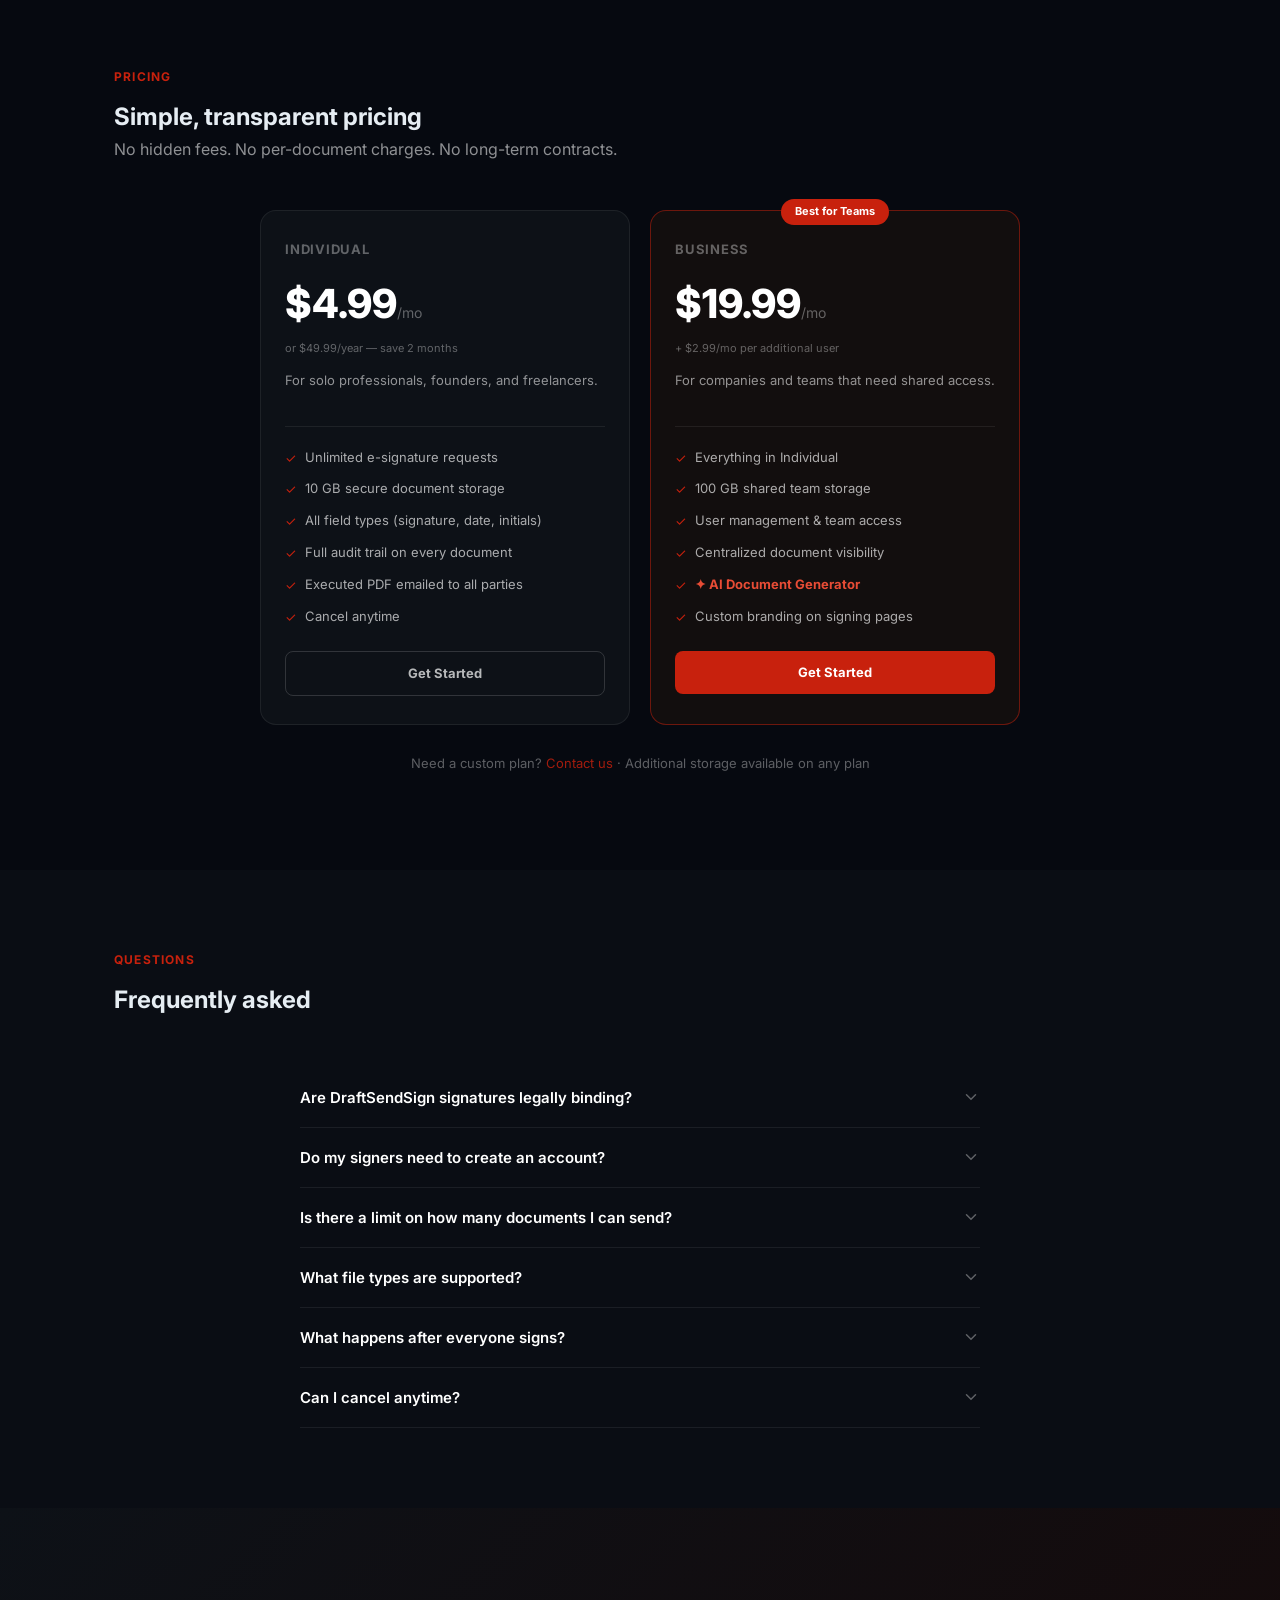
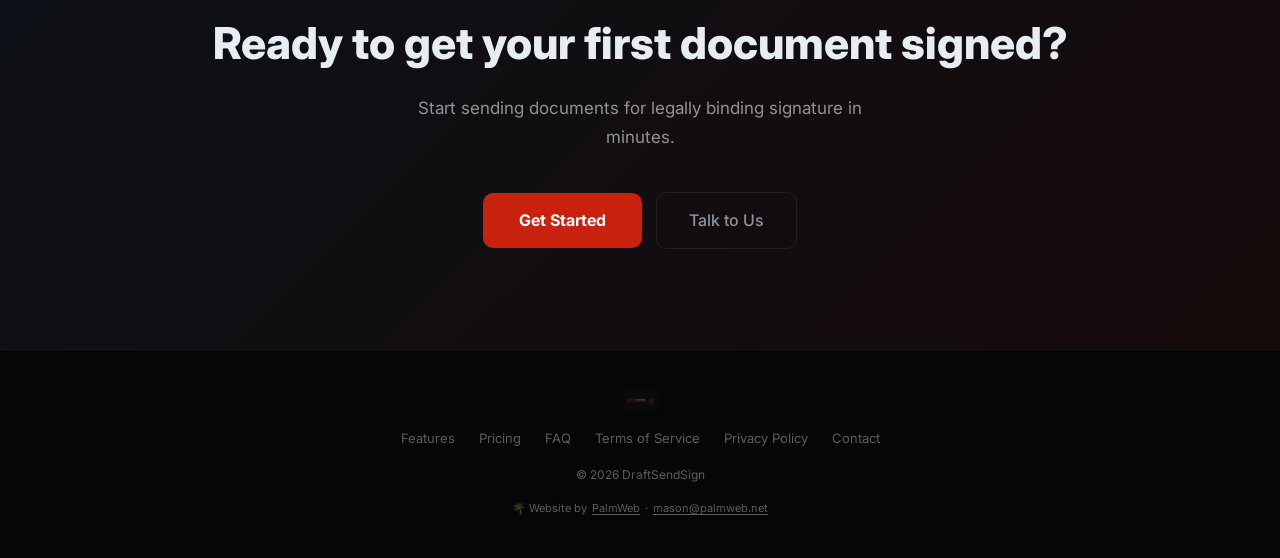
==== commit 297c1e60: "Remove all free trial references — replace with Get Started CTAs" ====
--- a/index.html
+++ b/index.html
@@ -169,10 +169,10 @@
       Send any PDF for legally binding signature in minutes. Unlimited requests, full audit trail, signed PDF emailed to everyone — starting at $4.99/month.
     </p>
     <div class="hero-cta">
-      <a href="https://app.draftsendsign.com" class="btn-primary">Start for Free</a>
+      <a href="https://app.draftsendsign.com" class="btn-primary">Get Started</a>
       <a href="#how-it-works" class="btn-ghost">See how it works</a>
     </div>
-    <p style="font-size:13px;color:rgba(255,255,255,.3);margin-top:18px;">No credit card required &nbsp;·&nbsp; No per-document fees &nbsp;·&nbsp; Cancel anytime</p>
+    <p style="font-size:13px;color:rgba(255,255,255,.3);margin-top:18px;">No per-document fees &nbsp;·&nbsp; Cancel anytime</p>
   </div>
 
   <!-- App mockup -->
@@ -508,9 +508,9 @@
 <section class="cta-bottom">
   <div class="section-inner">
     <h2>Ready to get your first document signed?</h2>
-    <p>Set up your account in two minutes. No credit card required.</p>
+    <p>Start sending documents for legally binding signature in minutes.</p>
     <div class="cta-buttons">
-      <a href="https://app.draftsendsign.com" class="btn-primary" style="font-size:16px;padding:15px 36px;">Start for Free</a>
+      <a href="https://app.draftsendsign.com" class="btn-primary" style="font-size:16px;padding:15px 36px;">Get Started</a>
       <a href="mailto:help@draftsendsign.com" class="btn-ghost" style="font-size:16px;padding:15px 32px;">Talk to Us</a>
     </div>
   </div>
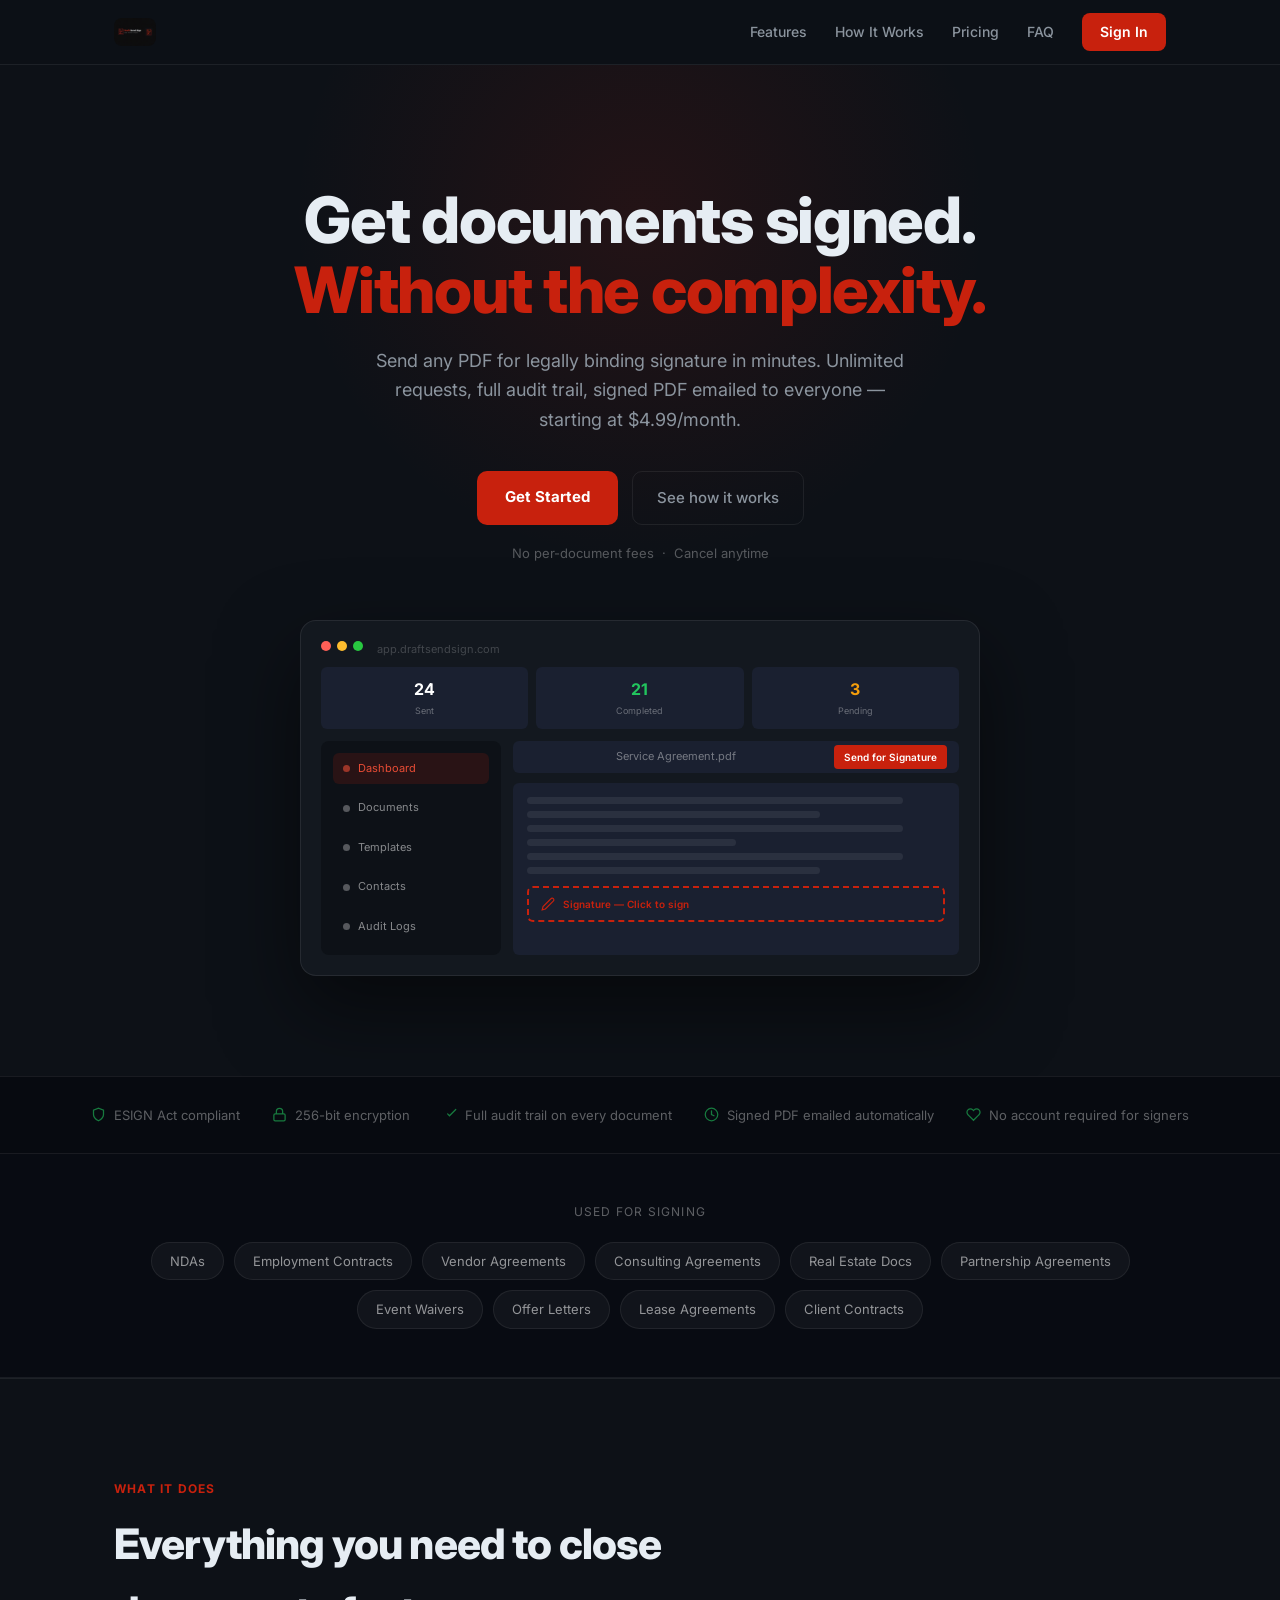
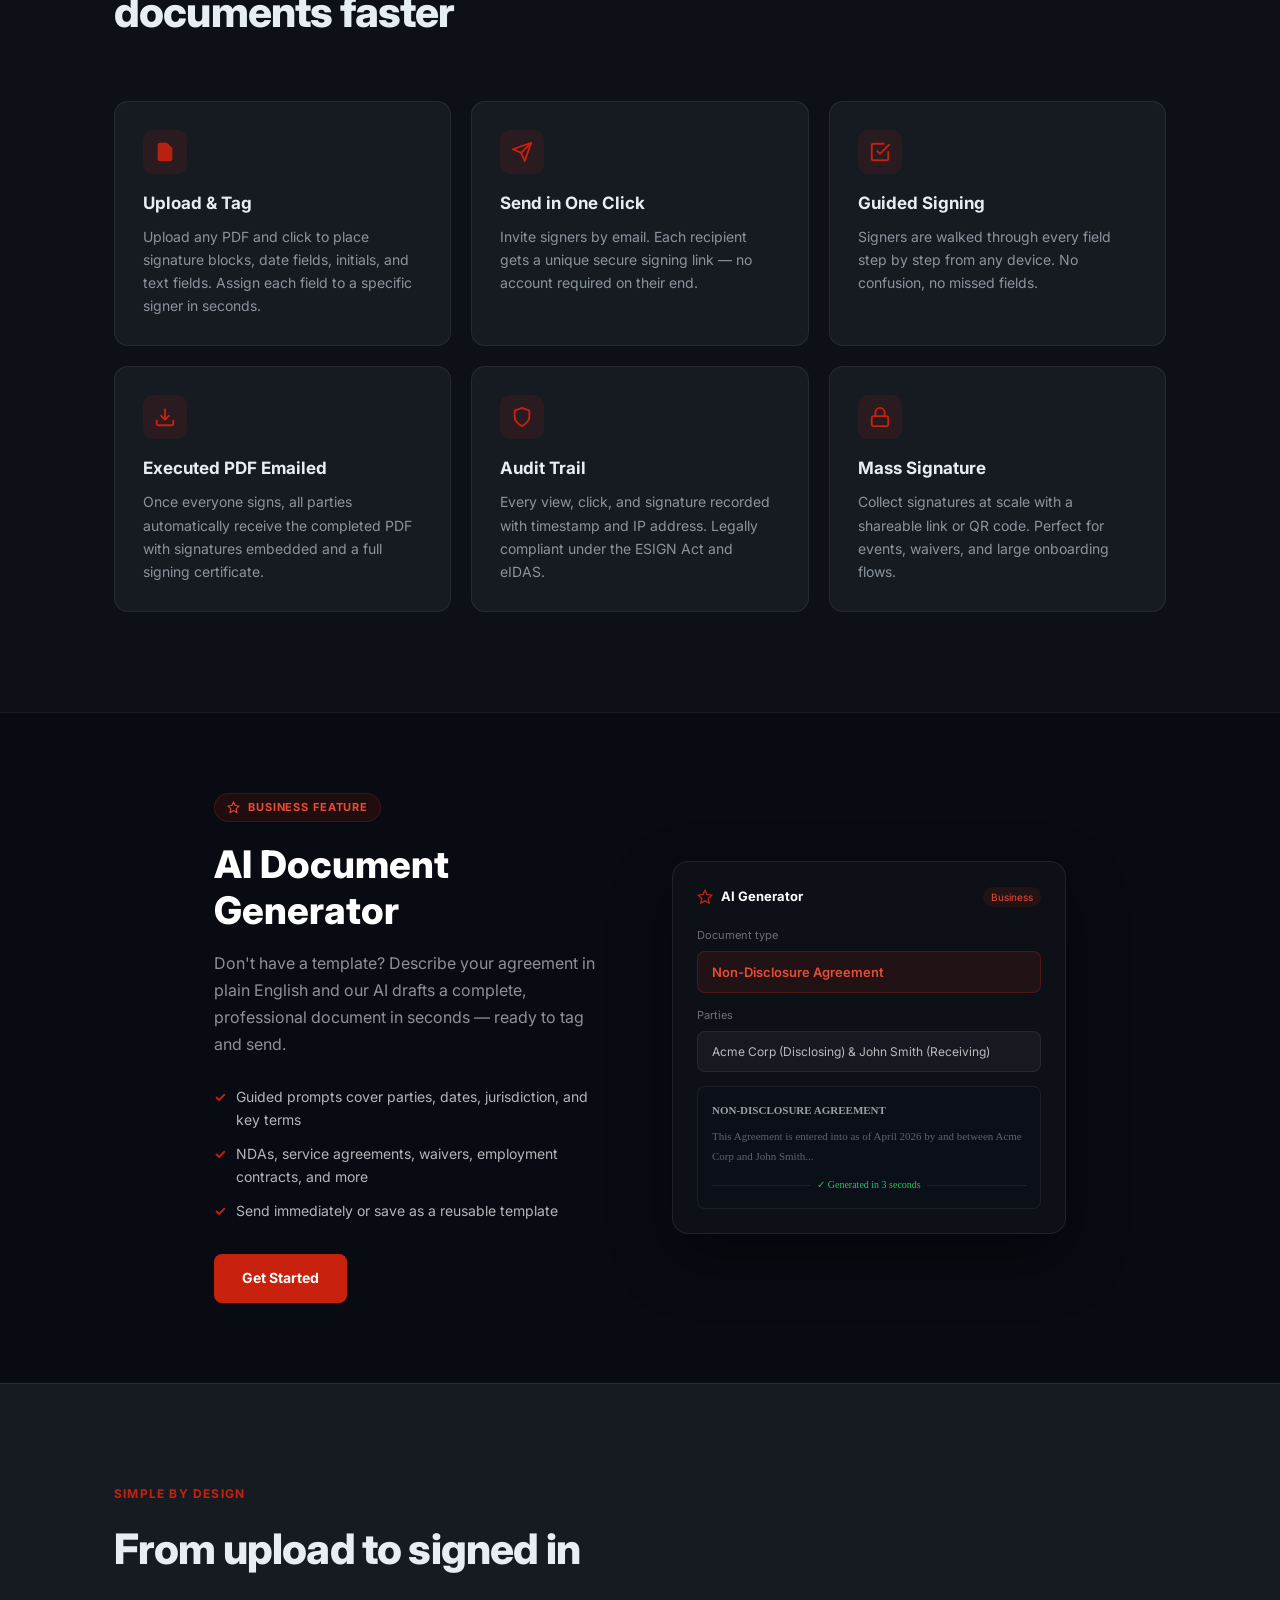
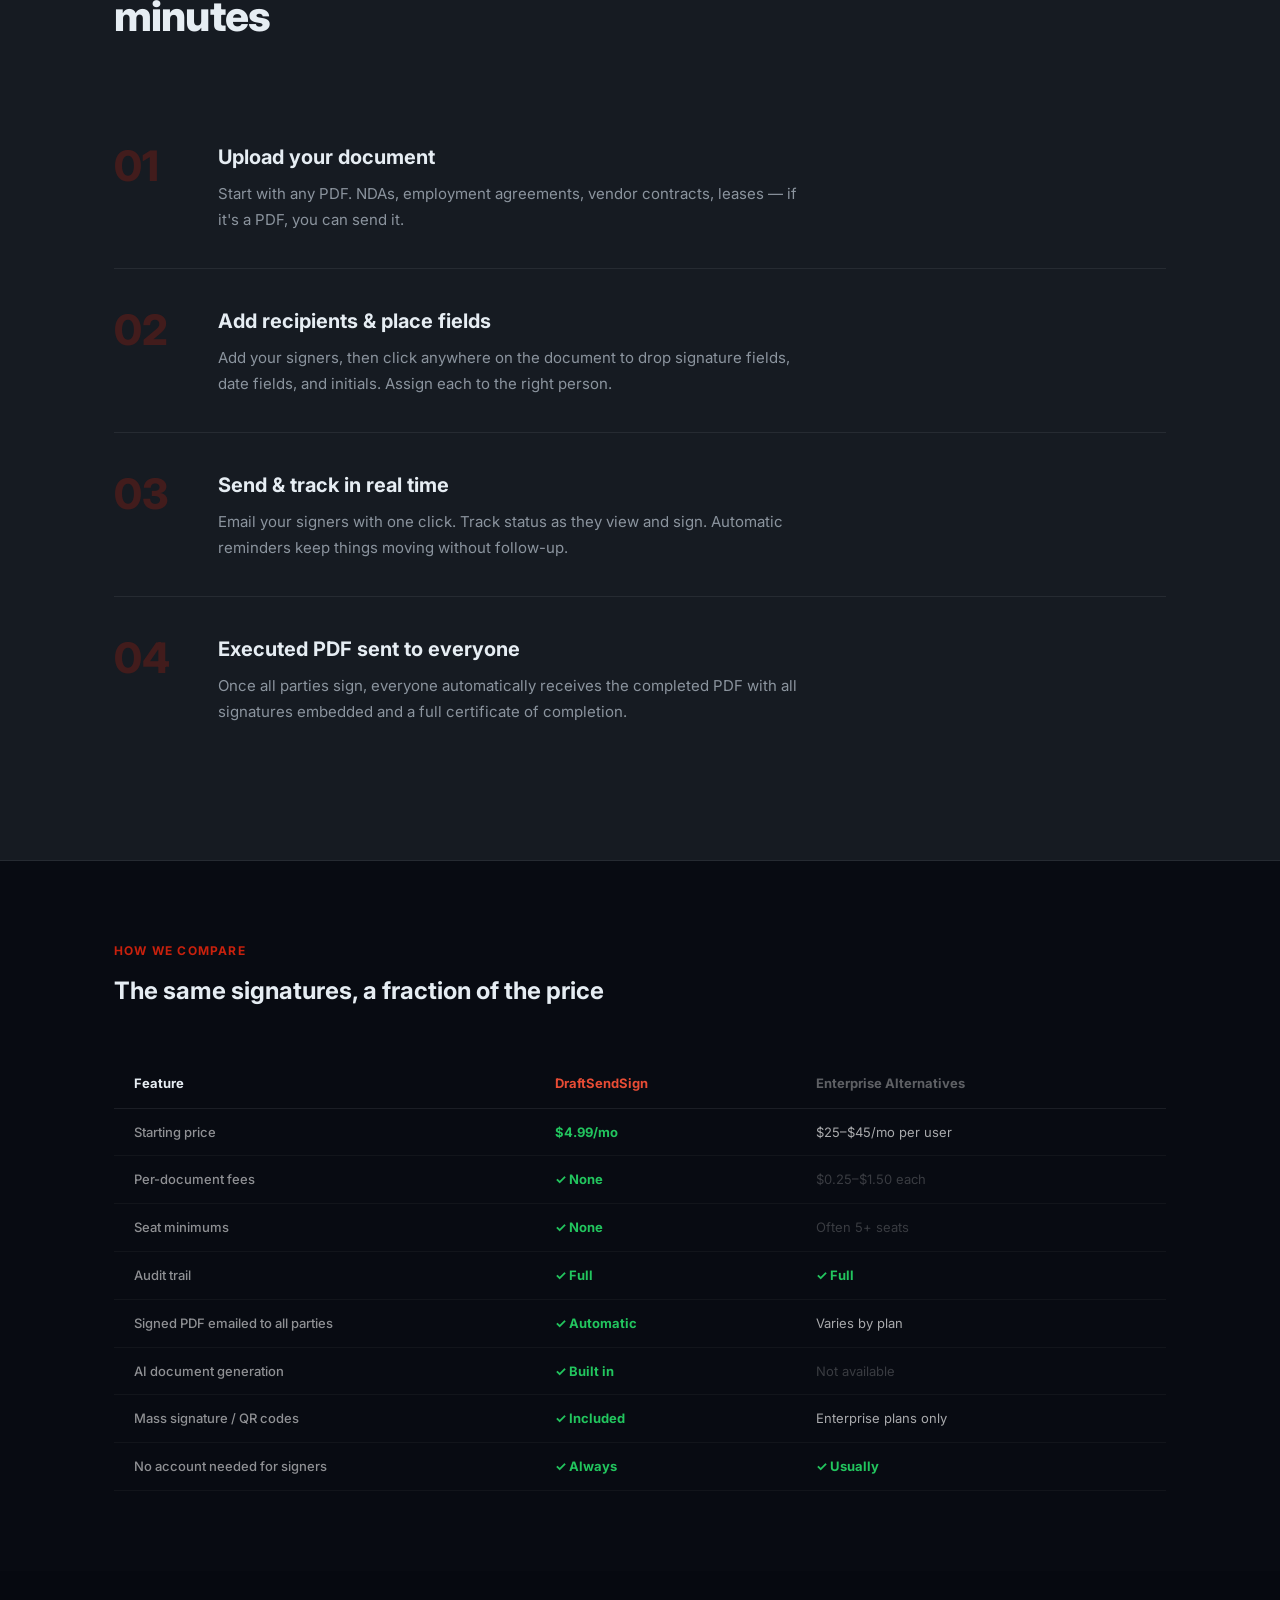
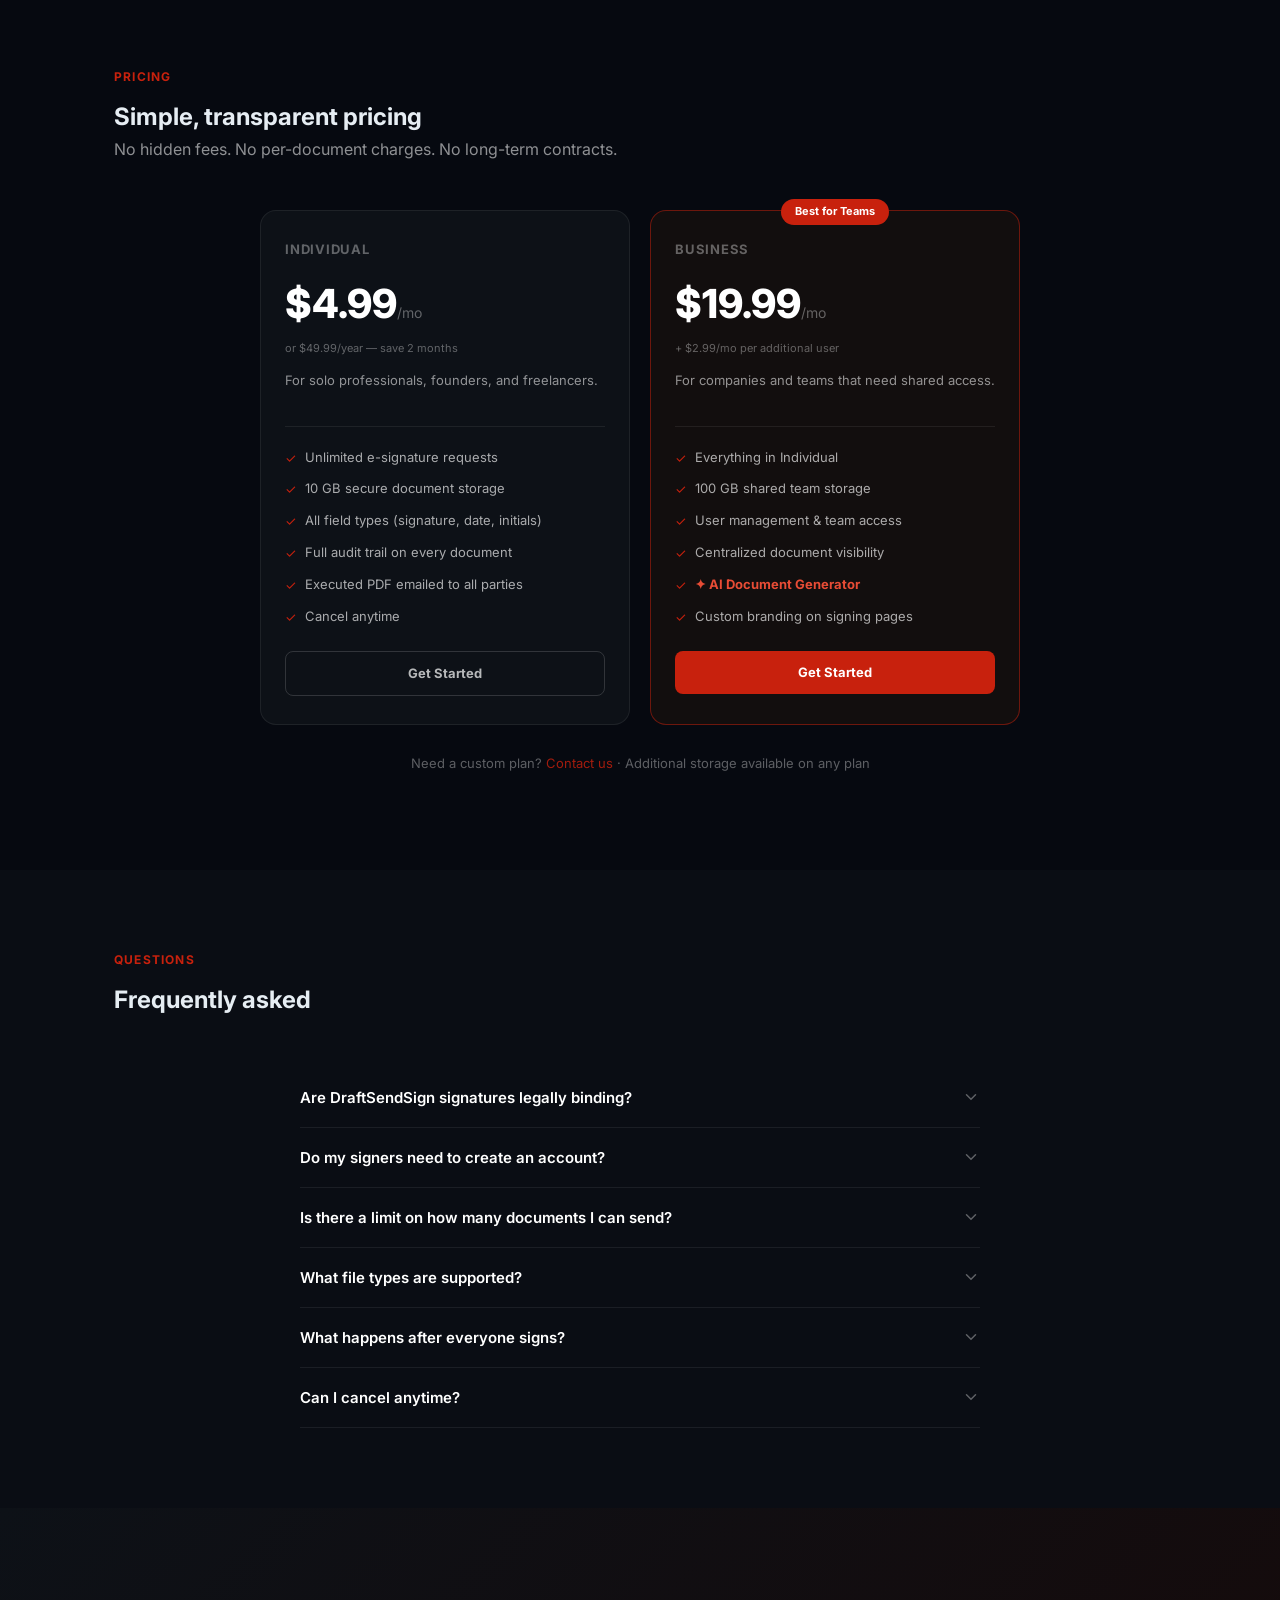
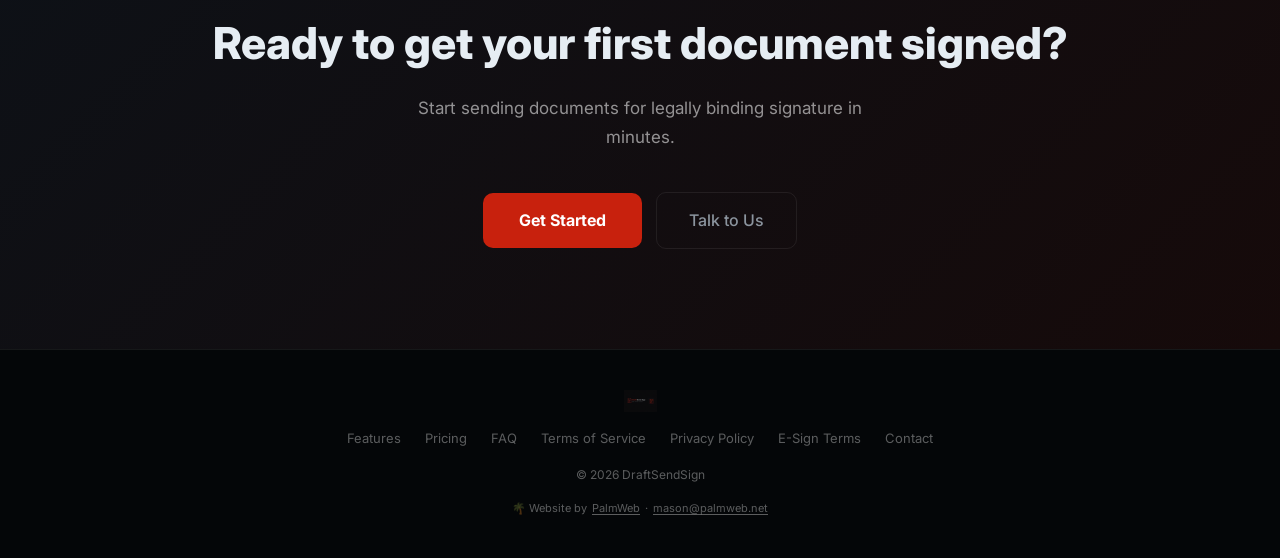
==== commit 1d5b251d: "Add full legal docs (ToS, Privacy Policy, E-Sign Terms), footer links, update legal pages from DOCX" ====
--- a/index.html
+++ b/index.html
@@ -527,6 +527,7 @@
         <a href="#faq">FAQ</a>
         <a href="/legal/terms.html">Terms of Service</a>
         <a href="/legal/privacy.html">Privacy Policy</a>
+        <a href="/legal/esign-terms.html">E-Sign Terms</a>
         <a href="mailto:help@draftsendsign.com">Contact</a>
       </div>
       <p style="font-size:12px;color:var(--text-faint);margin:0;">© 2026 DraftSendSign</p>
